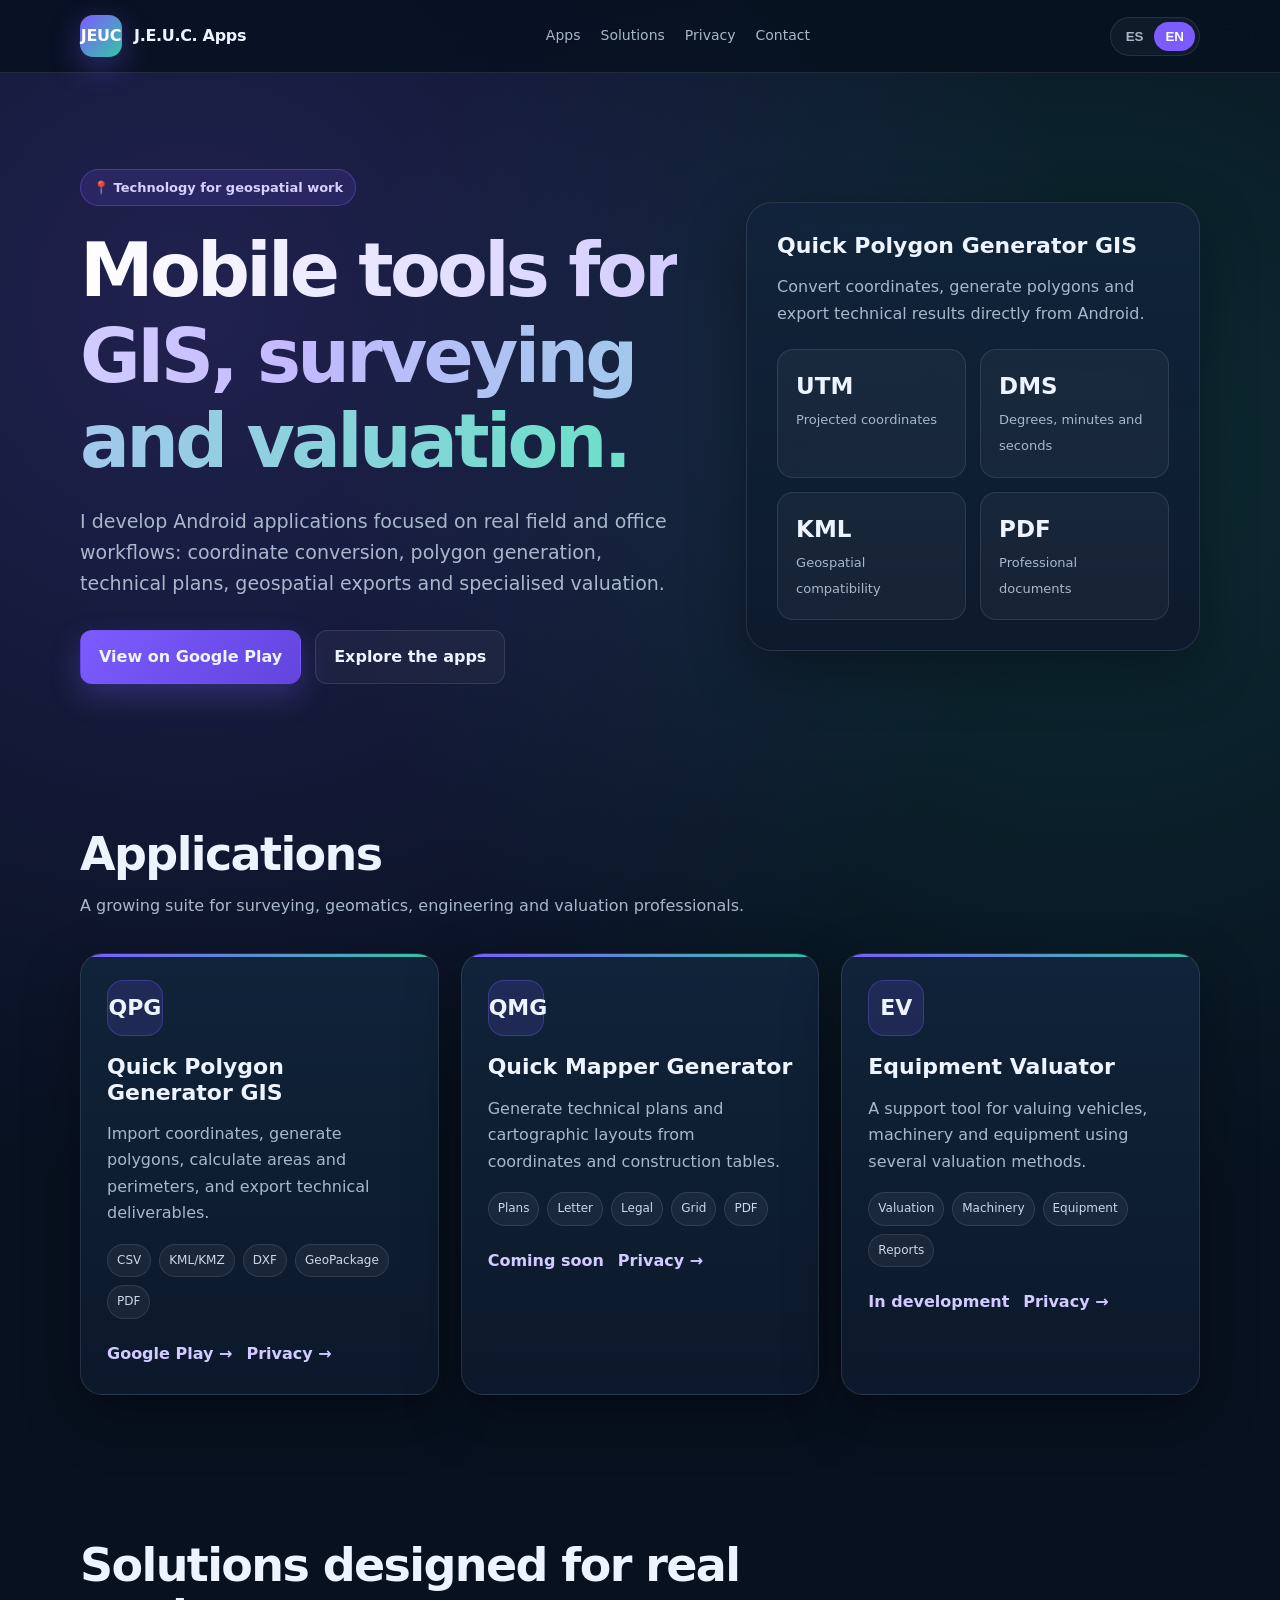
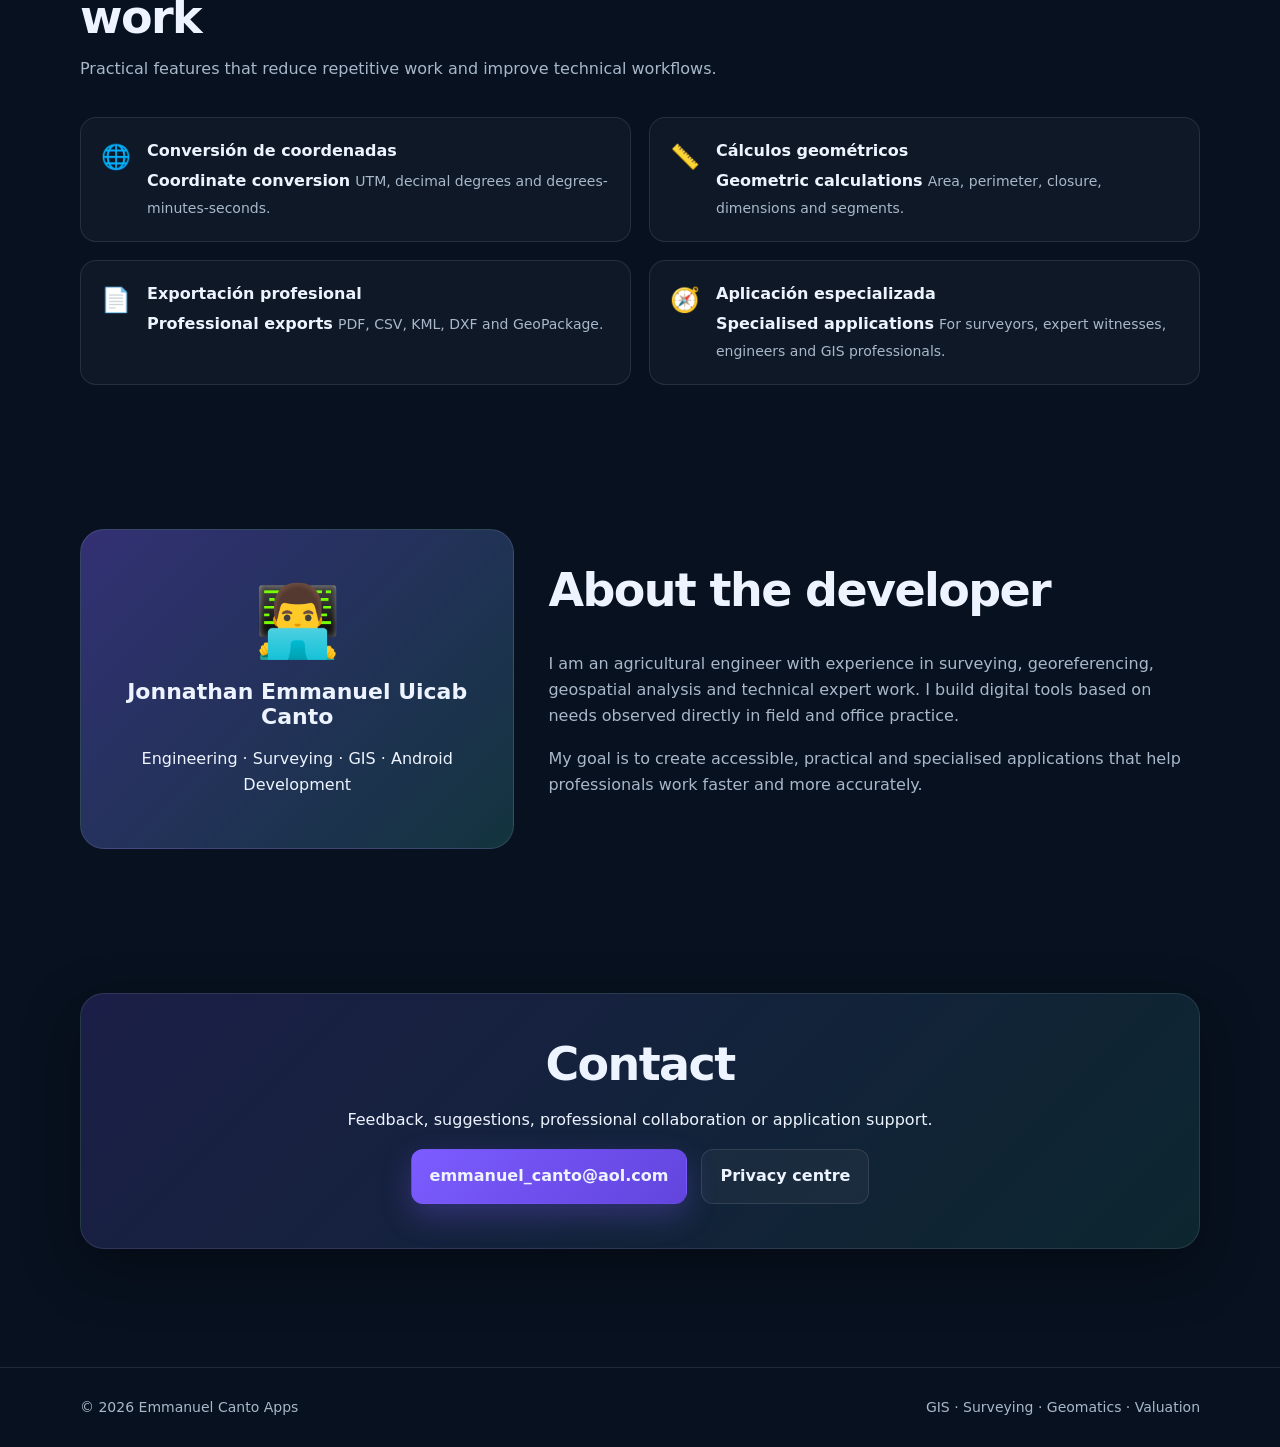
==== index.html @ ada60785 "Update index.html" ====
<!DOCTYPE html>
<html lang="es" data-title-es="J.E.U.C. Apps | GIS, Topografía y Valuación"
      data-title-en="J.E.U.C. Apps | GIS, Surveying and Valuation">
<head>
  <meta charset="UTF-8">
  <meta name="viewport" content="width=device-width, initial-scale=1.0">
  <meta name="description" content="Android applications for GIS, surveying, geomatics and valuation.">
  <title>J.E.U.C. Apps</title>
  <link rel="stylesheet" href="styles.css">
  <script src="script.js" defer></script>
</head>
<body class="lang-es">

<header class="site-header">
  <div class="container navbar">
    <a class="brand" href="index.html">
      <span class="brand-mark">JEUC</span>
      <span>J.E.U.C.  Apps</span>
    </a>

    <nav class="nav-links" aria-label="Main navigation">
      <a href="index.html#apps">
        <span data-lang="es">Aplicaciones</span><span data-lang="en">Apps</span>
      </a>
      <a href="index.html#solutions">
        <span data-lang="es">Soluciones</span><span data-lang="en">Solutions</span>
      </a>
      <a href="privacy.html">
        <span data-lang="es">Privacidad</span><span data-lang="en">Privacy</span>
      </a>
      <a href="index.html#contact">
        <span data-lang="es">Contacto</span><span data-lang="en">Contact</span>
      </a>
    </nav>

    <div class="language-switch" aria-label="Language selector">
      <button type="button" data-language-button="es" aria-pressed="false">ES</button>
      <button type="button" data-language-button="en" aria-pressed="false">EN</button>
    </div>
  </div>
</header>


<main>
  <section class="hero" id="home">
    <div class="container hero-grid">
      <div>
        <div class="eyebrow">
          <span data-lang="es">📍 Tecnología aplicada al trabajo geoespacial</span>
          <span data-lang="en">📍 Technology for geospatial work</span>
        </div>

        <h1>
          <span data-lang="es" class="gradient-text">Herramientas móviles para GIS, topografía y valuación.</span>
          <span data-lang="en" class="gradient-text">Mobile tools for GIS, surveying and valuation.</span>
        </h1>

        <p class="lead" data-lang="es">
          Desarrollo aplicaciones Android orientadas a resolver tareas reales de campo y gabinete:
          conversión de coordenadas, generación de polígonos, planos técnicos, exportación geoespacial
          y valuación especializada.
        </p>
        <p class="lead" data-lang="en">
          I develop Android applications focused on real field and office workflows:
          coordinate conversion, polygon generation, technical plans, geospatial exports
          and specialised valuation.
        </p>

        <div class="actions">
          <a class="btn btn-primary"
             href="https://play.google.com/store/apps/details?id=com.quickpolygongenerator.mobile"
             target="_blank" rel="noopener">
            <span data-lang="es">Ver en Google Play</span>
            <span data-lang="en">View on Google Play</span>
          </a>
          <a class="btn btn-secondary" href="#apps">
            <span data-lang="es">Conocer las aplicaciones</span>
            <span data-lang="en">Explore the apps</span>
          </a>
        </div>
      </div>

      <aside class="hero-card">
        <h3>Quick Polygon Generator GIS</h3>
        <p data-lang="es">
          Convierte coordenadas, genera polígonos y exporta resultados técnicos directamente desde Android.
        </p>
        <p data-lang="en">
          Convert coordinates, generate polygons and export technical results directly from Android.
        </p>

        <div class="stat-grid">
          <div class="stat"><strong>UTM</strong><span data-lang="es">Coordenadas proyectadas</span><span data-lang="en">Projected coordinates</span></div>
          <div class="stat"><strong>DMS</strong><span data-lang="es">Grados, minutos y segundos</span><span data-lang="en">Degrees, minutes and seconds</span></div>
          <div class="stat"><strong>KML</strong><span data-lang="es">Compatibilidad geoespacial</span><span data-lang="en">Geospatial compatibility</span></div>
          <div class="stat"><strong>PDF</strong><span data-lang="es">Documentos profesionales</span><span data-lang="en">Professional documents</span></div>
        </div>
      </aside>
    </div>
  </section>

  <section id="apps">
    <div class="container">
      <div class="section-head">
        <h2 data-lang="es">Aplicaciones</h2>
        <h2 data-lang="en">Applications</h2>
        <p data-lang="es">Una suite en crecimiento para profesionales de la topografía, geomática, ingeniería y valuación.</p>
        <p data-lang="en">A growing suite for surveying, geomatics, engineering and valuation professionals.</p>
      </div>

      <div class="cards">
        <article class="card">
          <div class="app-icon">QPG</div>
          <h3>Quick Polygon Generator GIS</h3>
          <p data-lang="es">
            Importa coordenadas, genera polígonos, calcula áreas y perímetros y exporta productos técnicos.
          </p>
          <p data-lang="en">
            Import coordinates, generate polygons, calculate areas and perimeters, and export technical deliverables.
          </p>
          <div class="tags">
            <span class="tag">CSV</span><span class="tag">KML/KMZ</span>
            <span class="tag">DXF</span><span class="tag">GeoPackage</span><span class="tag">PDF</span>
          </div>
          <div class="link-row">
            <a class="text-link"
               href="https://play.google.com/store/apps/details?id=com.quickpolygongenerator.mobile"
               target="_blank" rel="noopener">
              <span data-lang="es">Google Play →</span><span data-lang="en">Google Play →</span>
            </a>
            <a class="text-link" href="privacy-quick-polygon-generator.html">
              <span data-lang="es">Privacidad →</span><span data-lang="en">Privacy →</span>
            </a>
          </div>
        </article>

        <article class="card">
          <div class="app-icon">QMG</div>
          <h3>Quick Mapper Generator</h3>
          <p data-lang="es">
            Genera planos técnicos y presentaciones cartográficas a partir de coordenadas y cuadros de construcción.
          </p>
          <p data-lang="en">
            Generate technical plans and cartographic layouts from coordinates and construction tables.
          </p>
          <div class="tags">
            <span class="tag">Plans</span><span class="tag">Letter</span>
            <span class="tag">Legal</span><span class="tag">Grid</span><span class="tag">PDF</span>
          </div>
          <div class="link-row">
            <span class="text-link"><span data-lang="es">Próximamente</span><span data-lang="en">Coming soon</span></span>
            <a class="text-link" href="privacy-quick-mapper-generator.html">
              <span data-lang="es">Privacidad →</span><span data-lang="en">Privacy →</span>
            </a>
          </div>
        </article>

        <article class="card">
          <div class="app-icon">EV</div>
          <h3>Equipment Valuator</h3>
          <p data-lang="es">
            Herramienta de apoyo para la valuación de vehículos, maquinaria y equipo mediante distintos métodos.
          </p>
          <p data-lang="en">
            A support tool for valuing vehicles, machinery and equipment using several valuation methods.
          </p>
          <div class="tags">
            <span class="tag">Valuation</span><span class="tag">Machinery</span>
            <span class="tag">Equipment</span><span class="tag">Reports</span>
          </div>
          <div class="link-row">
            <span class="text-link"><span data-lang="es">En desarrollo</span><span data-lang="en">In development</span></span>
            <a class="text-link" href="privacy-equipment-valuator.html">
              <span data-lang="es">Privacidad →</span><span data-lang="en">Privacy →</span>
            </a>
          </div>
        </article>
      </div>
    </div>
  </section>

  <section id="solutions">
    <div class="container">
      <div class="section-head">
        <h2 data-lang="es">Soluciones pensadas para el trabajo real</h2>
        <h2 data-lang="en">Solutions designed for real work</h2>
        <p data-lang="es">Funciones prácticas para reducir tareas repetitivas y mejorar el flujo técnico.</p>
        <p data-lang="en">Practical features that reduce repetitive work and improve technical workflows.</p>
      </div>

      <div class="features">
        <div class="feature">
          <div class="feature-icon">🌐</div>
          <div>
            <strong data-lang="es">Conversión de coordenadas</strong>
            <strong data-lang="en">Coordinate conversion</strong>
            <span data-lang="es">UTM, decimales y grados-minutos-segundos.</span>
            <span data-lang="en">UTM, decimal degrees and degrees-minutes-seconds.</span>
          </div>
        </div>

        <div class="feature">
          <div class="feature-icon">📏</div>
          <div>
            <strong data-lang="es">Cálculos geométricos</strong>
            <strong data-lang="en">Geometric calculations</strong>
            <span data-lang="es">Área, perímetro, cierre, dimensiones y segmentos.</span>
            <span data-lang="en">Area, perimeter, closure, dimensions and segments.</span>
          </div>
        </div>

        <div class="feature">
          <div class="feature-icon">📄</div>
          <div>
            <strong data-lang="es">Exportación profesional</strong>
            <strong data-lang="en">Professional exports</strong>
            <span data-lang="es">PDF, CSV, KML, DXF y GeoPackage.</span>
            <span data-lang="en">PDF, CSV, KML, DXF and GeoPackage.</span>
          </div>
        </div>

        <div class="feature">
          <div class="feature-icon">🧭</div>
          <div>
            <strong data-lang="es">Aplicación especializada</strong>
            <strong data-lang="en">Specialised applications</strong>
            <span data-lang="es">Para topógrafos, peritos, ingenieros y especialistas GIS.</span>
            <span data-lang="en">For surveyors, expert witnesses, engineers and GIS professionals.</span>
          </div>
        </div>
      </div>
    </div>
  </section>

  <section id="about">
    <div class="container about-grid">
      <div class="profile-panel">
        <div>
          <div class="profile-icon">👨‍💻</div>
          <h3>Jonnathan Emmanuel Uicab Canto</h3>
          <p data-lang="es">Ingeniería · Topografía · GIS · Desarrollo Android</p>
          <p data-lang="en">Engineering · Surveying · GIS · Android Development</p>
        </div>
      </div>

      <div class="about-copy">
        <div class="section-head">
          <h2 data-lang="es">Sobre el desarrollador</h2>
          <h2 data-lang="en">About the developer</h2>
        </div>
        <p data-lang="es">
          Soy ingeniero agrónomo con experiencia en topografía, georreferenciación,
          análisis geoespacial y peritajes técnicos. Desarrollo herramientas digitales
          a partir de necesidades observadas directamente en el trabajo de campo y gabinete.
        </p>
        <p data-lang="en">
          I am an agricultural engineer with experience in surveying, georeferencing,
          geospatial analysis and technical expert work. I build digital tools based on
          needs observed directly in field and office practice.
        </p>
        <p data-lang="es">
          Mi objetivo es crear aplicaciones accesibles, prácticas y especializadas que ayuden
          a otros profesionales a trabajar con mayor rapidez y precisión.
        </p>
        <p data-lang="en">
          My goal is to create accessible, practical and specialised applications that help
          professionals work faster and more accurately.
        </p>
      </div>
    </div>
  </section>

  <section id="contact">
    <div class="container">
      <div class="contact-box">
        <h2 data-lang="es">Contacto</h2>
        <h2 data-lang="en">Contact</h2>
        <p data-lang="es">Comentarios, sugerencias, colaboración profesional o soporte de las aplicaciones.</p>
        <p data-lang="en">Feedback, suggestions, professional collaboration or application support.</p>
        <div class="actions" style="justify-content:center">
          <a class="btn btn-primary" href="mailto:emmanuel_canto@aol.com">emmanuel_canto@aol.com</a>
          <a class="btn btn-secondary" href="privacy.html">
            <span data-lang="es">Centro de privacidad</span>
            <span data-lang="en">Privacy centre</span>
          </a>
        </div>
      </div>
    </div>
  </section>
</main>


<footer>
  <div class="container footer-row">
    <span>
      <span data-lang="es">© 2026 Emmanuel Canto Apps</span>
      <span data-lang="en">© 2026 Emmanuel Canto Apps</span>
    </span>
    <span>
      <span data-lang="es">GIS · Topografía · Geomática · Valuación</span>
      <span data-lang="en">GIS · Surveying · Geomatics · Valuation</span>
    </span>
  </div>
</footer>

</body>
</html>
---- styles.css ----
:root {
  --bg: #07111f;
  --surface: #0d1a2c;
  --surface-2: #11243b;
  --text: #edf4ff;
  --muted: #a8b8ca;
  --primary: #7c5cff;
  --primary-2: #33c6a6;
  --border: rgba(255,255,255,.10);
  --shadow: 0 20px 55px rgba(0,0,0,.34);
  --max: 1120px;
}

* { box-sizing: border-box; }

html { scroll-behavior: smooth; }

body {
  margin: 0;
  font-family: Inter, system-ui, -apple-system, BlinkMacSystemFont, "Segoe UI", sans-serif;
  color: var(--text);
  background:
    radial-gradient(circle at 15% 10%, rgba(124,92,255,.22), transparent 30%),
    radial-gradient(circle at 85% 15%, rgba(51,198,166,.15), transparent 27%),
    var(--bg);
  line-height: 1.65;
}

a { color: inherit; text-decoration: none; }

button, a { -webkit-tap-highlight-color: transparent; }

.container {
  width: min(var(--max), calc(100% - 32px));
  margin: 0 auto;
}

.site-header {
  position: sticky;
  top: 0;
  z-index: 50;
  border-bottom: 1px solid var(--border);
  background: rgba(7,17,31,.82);
  backdrop-filter: blur(16px);
}

.navbar {
  min-height: 72px;
  display: flex;
  align-items: center;
  justify-content: space-between;
  gap: 24px;
}

.brand {
  display: inline-flex;
  align-items: center;
  gap: 12px;
  font-weight: 800;
  letter-spacing: -.02em;
}

.brand-mark {
  width: 42px;
  height: 42px;
  display: grid;
  place-items: center;
  border-radius: 13px;
  background: linear-gradient(135deg, var(--primary), var(--primary-2));
  box-shadow: 0 10px 30px rgba(124,92,255,.35);
  color: white;
}

.nav-links {
  display: flex;
  align-items: center;
  gap: 20px;
  color: var(--muted);
  font-size: 14px;
}

.nav-links a:hover { color: var(--text); }

.language-switch {
  display: inline-flex;
  align-items: center;
  padding: 4px;
  border: 1px solid var(--border);
  border-radius: 999px;
  background: rgba(255,255,255,.04);
}

.language-switch button {
  border: 0;
  background: transparent;
  color: var(--muted);
  padding: 7px 11px;
  border-radius: 999px;
  cursor: pointer;
  font-weight: 700;
}

.language-switch button.active {
  background: var(--primary);
  color: white;
}

.hero {
  padding: 96px 0 72px;
}

.hero-grid {
  display: grid;
  grid-template-columns: 1.15fr .85fr;
  gap: 52px;
  align-items: center;
}

.eyebrow {
  display: inline-flex;
  align-items: center;
  gap: 8px;
  padding: 7px 12px;
  border-radius: 999px;
  border: 1px solid rgba(124,92,255,.38);
  background: rgba(124,92,255,.14);
  color: #d8d0ff;
  font-size: 13px;
  font-weight: 800;
  margin-bottom: 22px;
}

h1, h2, h3 { line-height: 1.15; }

h1 {
  font-size: clamp(42px, 7vw, 74px);
  letter-spacing: -.05em;
  margin: 0 0 22px;
}

h2 {
  font-size: clamp(30px, 4vw, 46px);
  letter-spacing: -.035em;
  margin: 0 0 12px;
}

h3 {
  margin: 0 0 10px;
  font-size: 22px;
}

.gradient-text {
  background: linear-gradient(90deg, #fff, #c2b9ff 48%, #6ce0ca);
  -webkit-background-clip: text;
  background-clip: text;
  color: transparent;
}

.lead {
  color: var(--muted);
  font-size: 19px;
  margin: 0 0 30px;
  max-width: 760px;
}

.actions {
  display: flex;
  gap: 14px;
  flex-wrap: wrap;
}

.btn {
  display: inline-flex;
  align-items: center;
  justify-content: center;
  gap: 10px;
  padding: 13px 18px;
  border-radius: 12px;
  border: 1px solid var(--border);
  font-weight: 800;
  transition: transform .2s ease, border-color .2s ease;
}

.btn:hover {
  transform: translateY(-2px);
  border-color: rgba(255,255,255,.22);
}

.btn-primary {
  border-color: transparent;
  background: linear-gradient(135deg, var(--primary), #6244dd);
  box-shadow: 0 12px 30px rgba(124,92,255,.28);
}

.btn-secondary {
  background: rgba(255,255,255,.04);
}

.hero-card,
.card,
.policy-card,
.contact-box,
.info-panel {
  border: 1px solid var(--border);
  background: linear-gradient(180deg, rgba(17,36,59,.95), rgba(13,26,44,.9));
  box-shadow: var(--shadow);
}

.hero-card {
  padding: 30px;
  border-radius: 26px;
}

.hero-card p,
.card p,
.policy-card p,
.policy-card li,
.info-panel p {
  color: var(--muted);
}

.stat-grid {
  display: grid;
  grid-template-columns: repeat(2, 1fr);
  gap: 14px;
  margin-top: 22px;
}

.stat {
  padding: 18px;
  border-radius: 16px;
  border: 1px solid var(--border);
  background: rgba(255,255,255,.04);
}

.stat strong {
  display: block;
  font-size: 23px;
}

.stat span {
  color: var(--muted);
  font-size: 13px;
}

section {
  padding: 72px 0;
}

.section-head {
  max-width: 780px;
  margin-bottom: 34px;
}

.section-head p {
  margin: 0;
  color: var(--muted);
}

.cards {
  display: grid;
  grid-template-columns: repeat(3, 1fr);
  gap: 22px;
}

.card {
  position: relative;
  overflow: hidden;
  border-radius: 22px;
  padding: 26px;
}

.card::before {
  content: "";
  position: absolute;
  inset: 0 0 auto 0;
  height: 3px;
  background: linear-gradient(90deg, var(--primary), var(--primary-2));
}

.app-icon {
  width: 56px;
  height: 56px;
  display: grid;
  place-items: center;
  border-radius: 16px;
  margin-bottom: 18px;
  font-size: 22px;
  font-weight: 900;
  background: rgba(124,92,255,.15);
  border: 1px solid rgba(124,92,255,.32);
}

.tags {
  display: flex;
  flex-wrap: wrap;
  gap: 8px;
  margin: 17px 0 22px;
}

.tag {
  border: 1px solid var(--border);
  background: rgba(255,255,255,.05);
  color: #cbd8e7;
  padding: 6px 9px;
  border-radius: 999px;
  font-size: 12px;
}

.link-row {
  display: flex;
  flex-wrap: wrap;
  gap: 14px;
}

.text-link {
  color: #d3cbff;
  font-weight: 800;
}

.features {
  display: grid;
  grid-template-columns: repeat(2, 1fr);
  gap: 18px;
}

.feature {
  display: flex;
  gap: 16px;
  padding: 20px;
  border-radius: 16px;
  border: 1px solid var(--border);
  background: rgba(255,255,255,.03);
}

.feature-icon { font-size: 24px; }

.feature strong {
  display: block;
  margin-bottom: 4px;
}

.feature span { color: var(--muted); font-size: 14px; }

.about-grid {
  display: grid;
  grid-template-columns: .8fr 1.2fr;
  gap: 34px;
  align-items: center;
}

.profile-panel {
  min-height: 320px;
  display: grid;
  place-items: center;
  text-align: center;
  padding: 30px;
  border: 1px solid var(--border);
  border-radius: 24px;
  background:
    linear-gradient(135deg, rgba(124,92,255,.34), rgba(51,198,166,.15)),
    var(--surface);
}

.profile-panel .profile-icon { font-size: 70px; }

.about-copy p { color: var(--muted); }

.contact-box {
  text-align: center;
  padding: 44px 24px;
  border-radius: 24px;
  background: linear-gradient(135deg, rgba(124,92,255,.18), rgba(51,198,166,.12));
}

.privacy-hero {
  padding: 76px 0 34px;
}

.privacy-grid {
  display: grid;
  gap: 20px;
}

.policy-card {
  border-radius: 20px;
  padding: 28px;
}

.policy-card h2 {
  font-size: 26px;
  margin-top: 0;
}

.policy-card h3 {
  font-size: 19px;
  margin-top: 26px;
}

.policy-card ul {
  padding-left: 22px;
}

.policy-meta {
  color: var(--muted);
  font-size: 14px;
}

.notice {
  border-left: 4px solid var(--primary-2);
  background: rgba(51,198,166,.09);
  border-radius: 12px;
  padding: 16px 18px;
  color: #cfece5;
}

.policy-index {
  display: grid;
  grid-template-columns: repeat(3, 1fr);
  gap: 18px;
}

.policy-index .card { min-height: 230px; }

.info-panel {
  padding: 24px;
  border-radius: 18px;
}

footer {
  margin-top: 46px;
  padding: 28px 0;
  border-top: 1px solid var(--border);
  color: var(--muted);
  font-size: 14px;
}

.footer-row {
  display: flex;
  justify-content: space-between;
  gap: 20px;
  flex-wrap: wrap;
}

[data-lang] { display: none; }

body.lang-es [data-lang="es"],
body.lang-en [data-lang="en"] {
  display: revert;
}

span[data-lang] { display: none; }

body.lang-es span[data-lang="es"],
body.lang-en span[data-lang="en"] {
  display: inline;
}

@media (max-width: 940px) {
  .hero-grid,
  .about-grid {
    grid-template-columns: 1fr;
  }

  .cards,
  .policy-index {
    grid-template-columns: 1fr;
  }

  .nav-links {
    display: none;
  }
}

@media (max-width: 700px) {
  .features,
  .stat-grid {
    grid-template-columns: 1fr;
  }

  .hero {
    padding-top: 62px;
  }

  h1 {
    font-size: 44px;
  }

  .navbar {
    gap: 12px;
  }

  .brand span:last-child {
    display: none;
  }

  .policy-card {
    padding: 22px;
  }
}
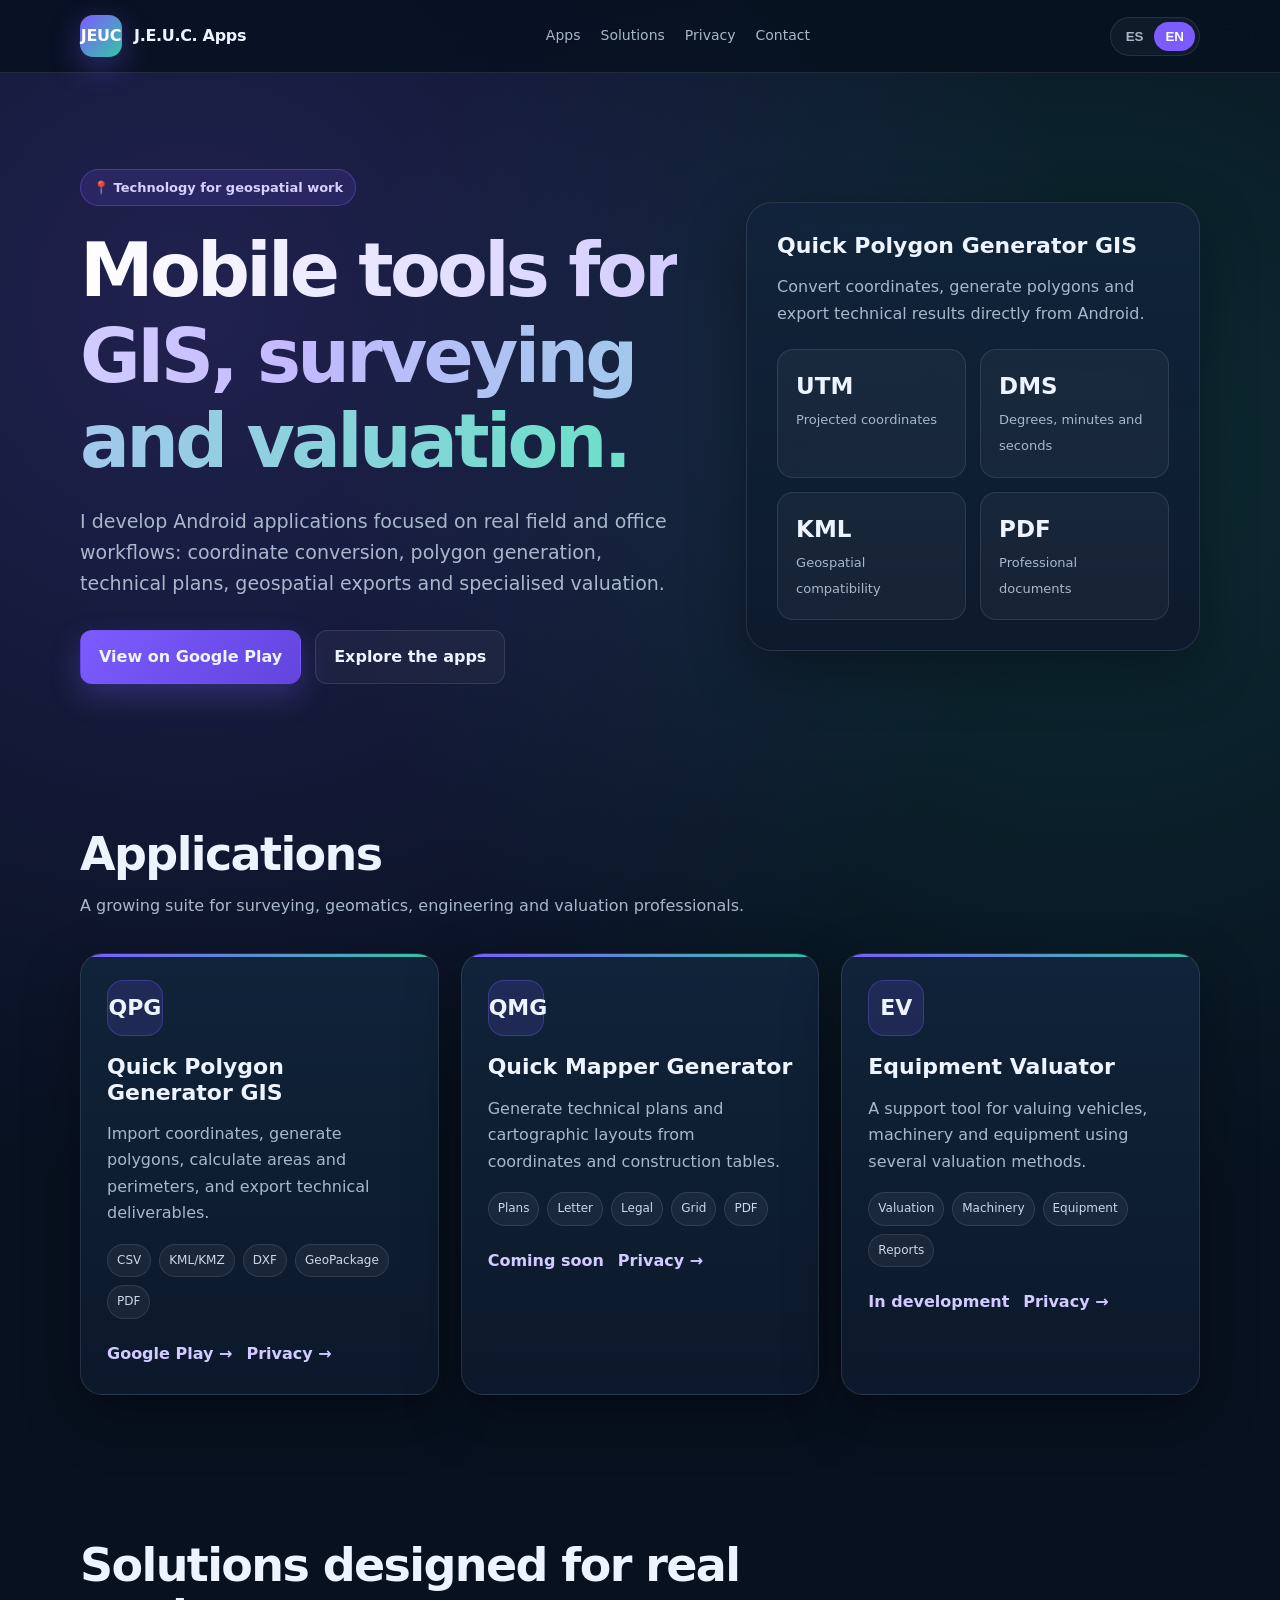
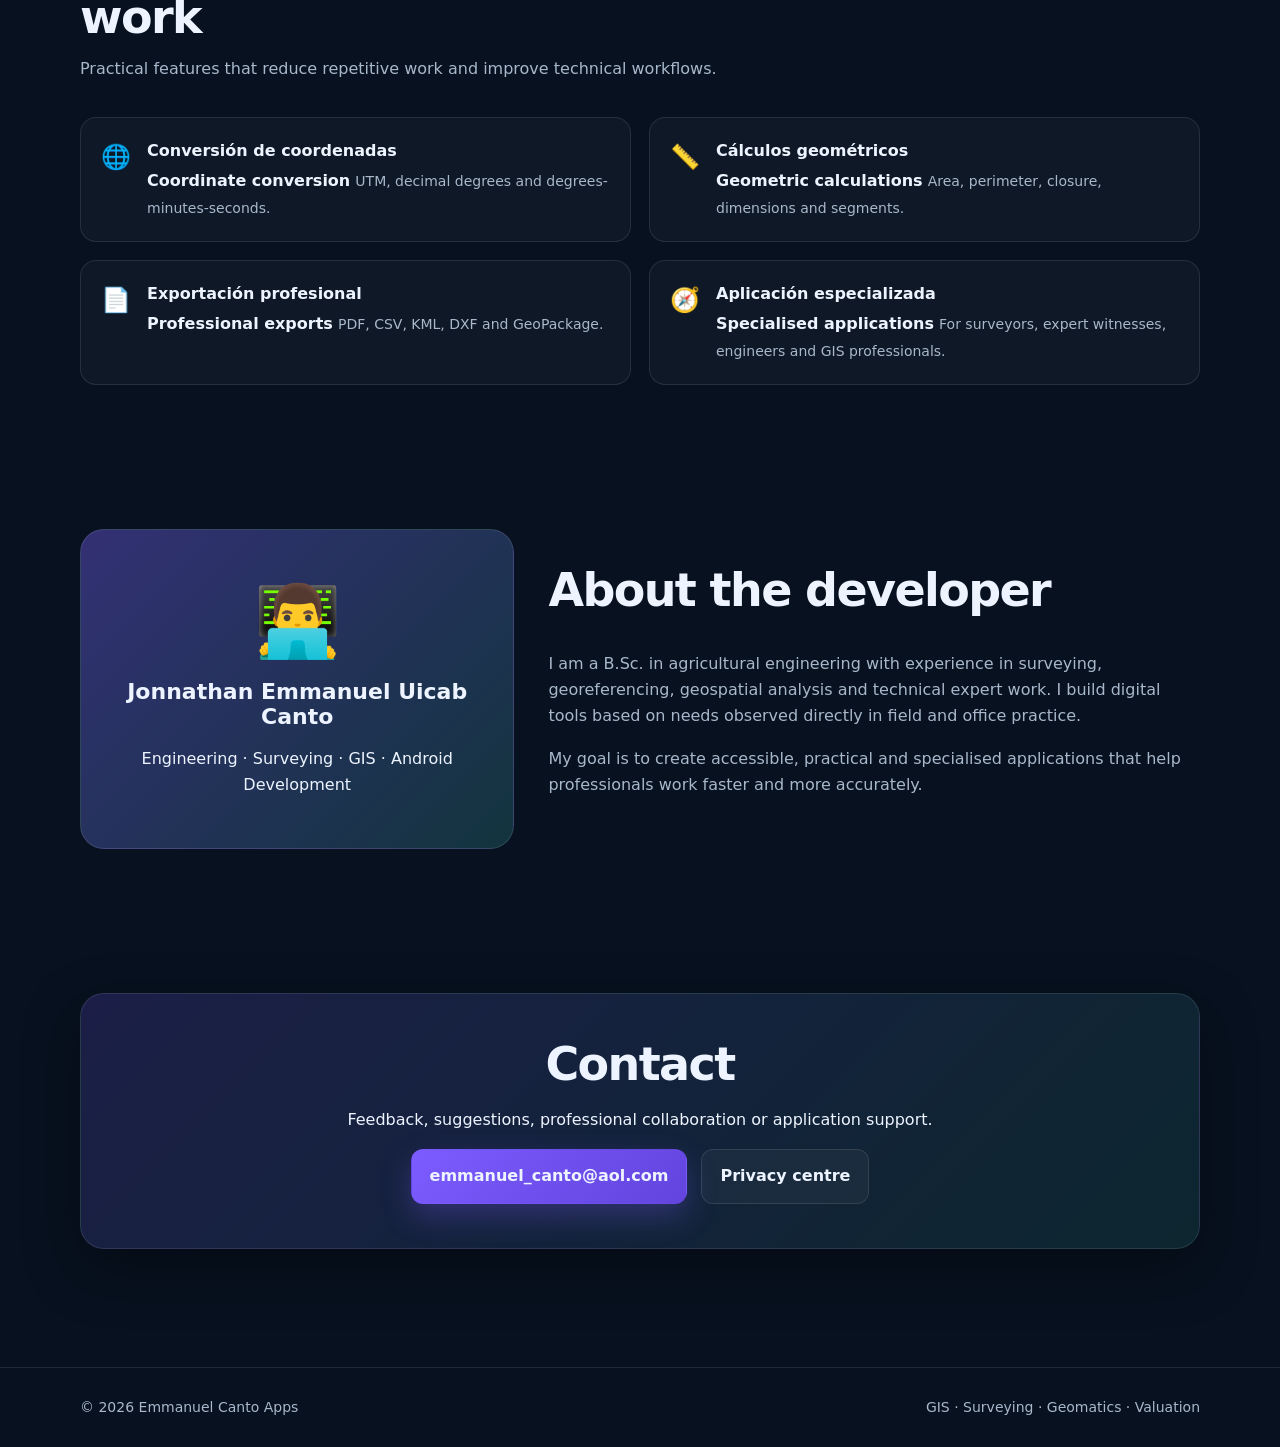
==== commit 9577e6b4: "Update index.html" ====
--- a/index.html
+++ b/index.html
@@ -254,7 +254,7 @@
           a partir de necesidades observadas directamente en el trabajo de campo y gabinete.
         </p>
         <p data-lang="en">
-          I am an agricultural engineer with experience in surveying, georeferencing,
+          I am a B.Sc. in agricultural engineering with experience in surveying, georeferencing,
           geospatial analysis and technical expert work. I build digital tools based on
           needs observed directly in field and office practice.
         </p>
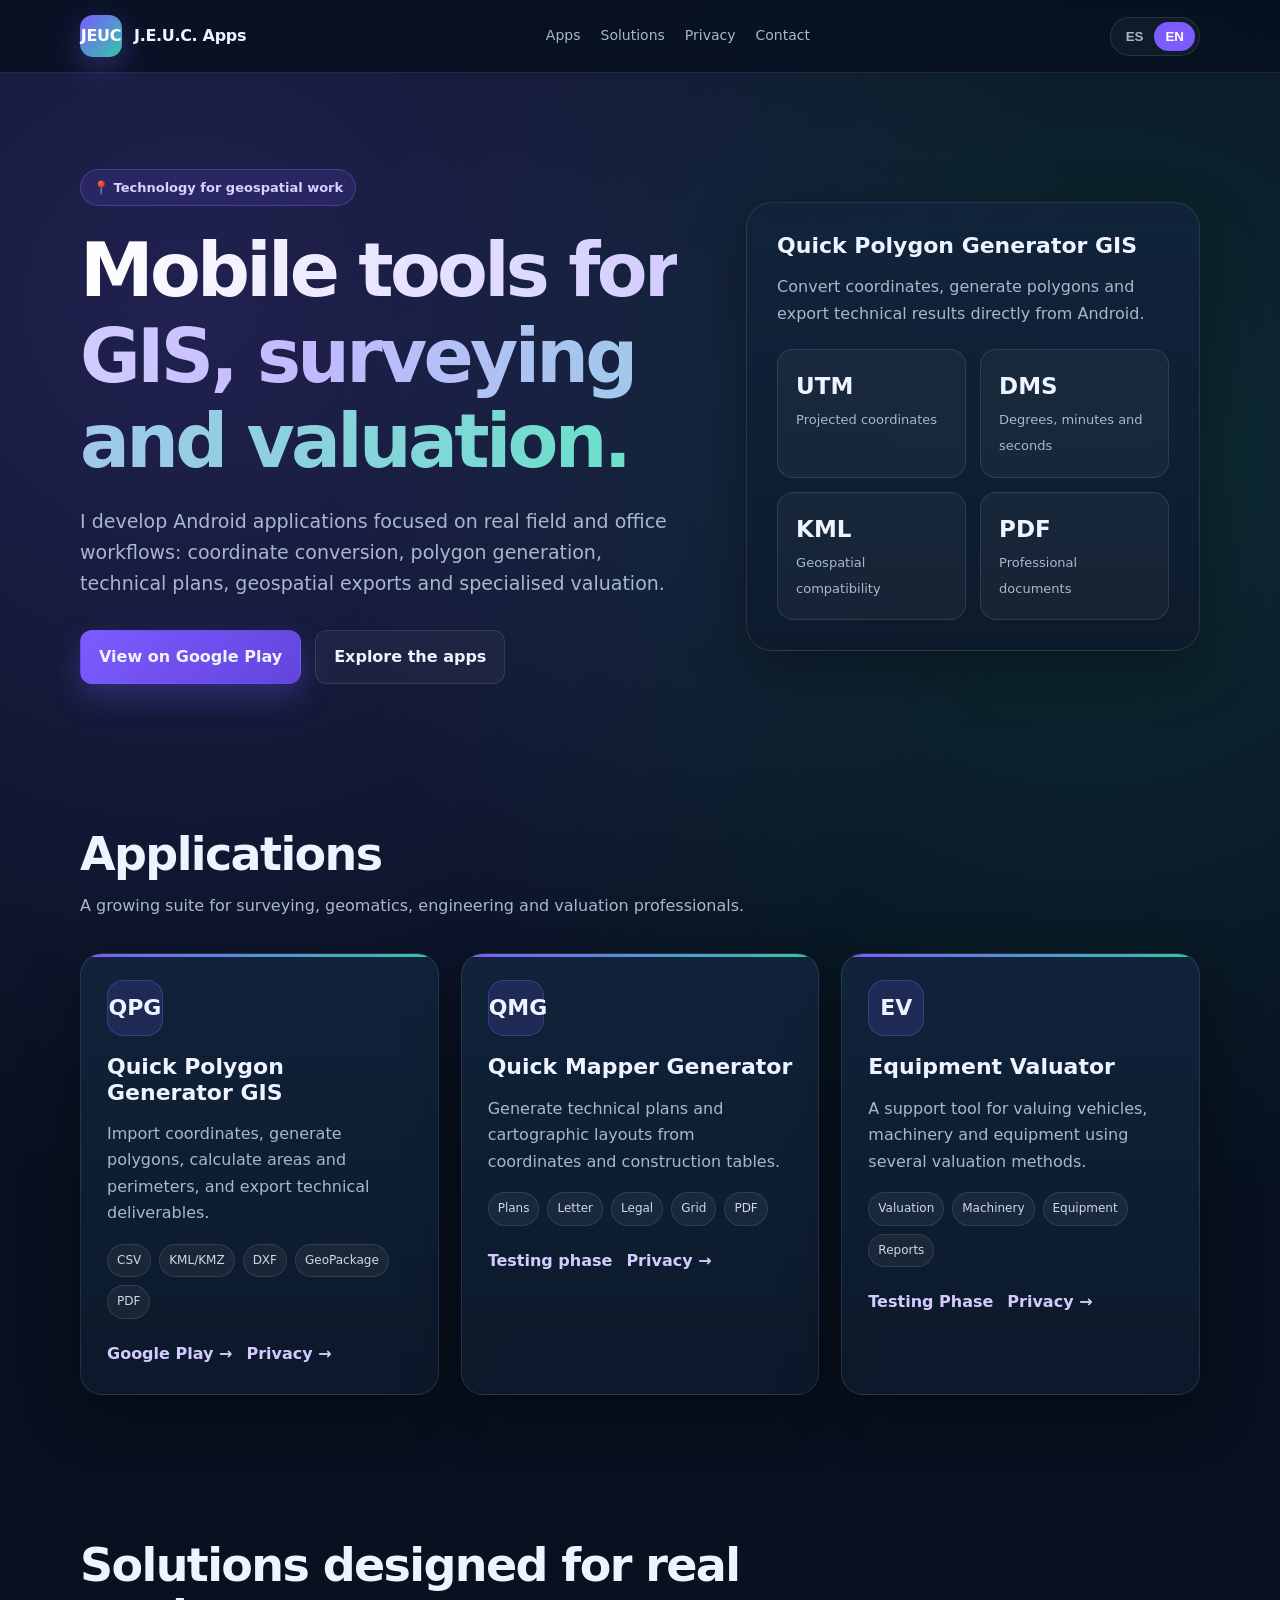
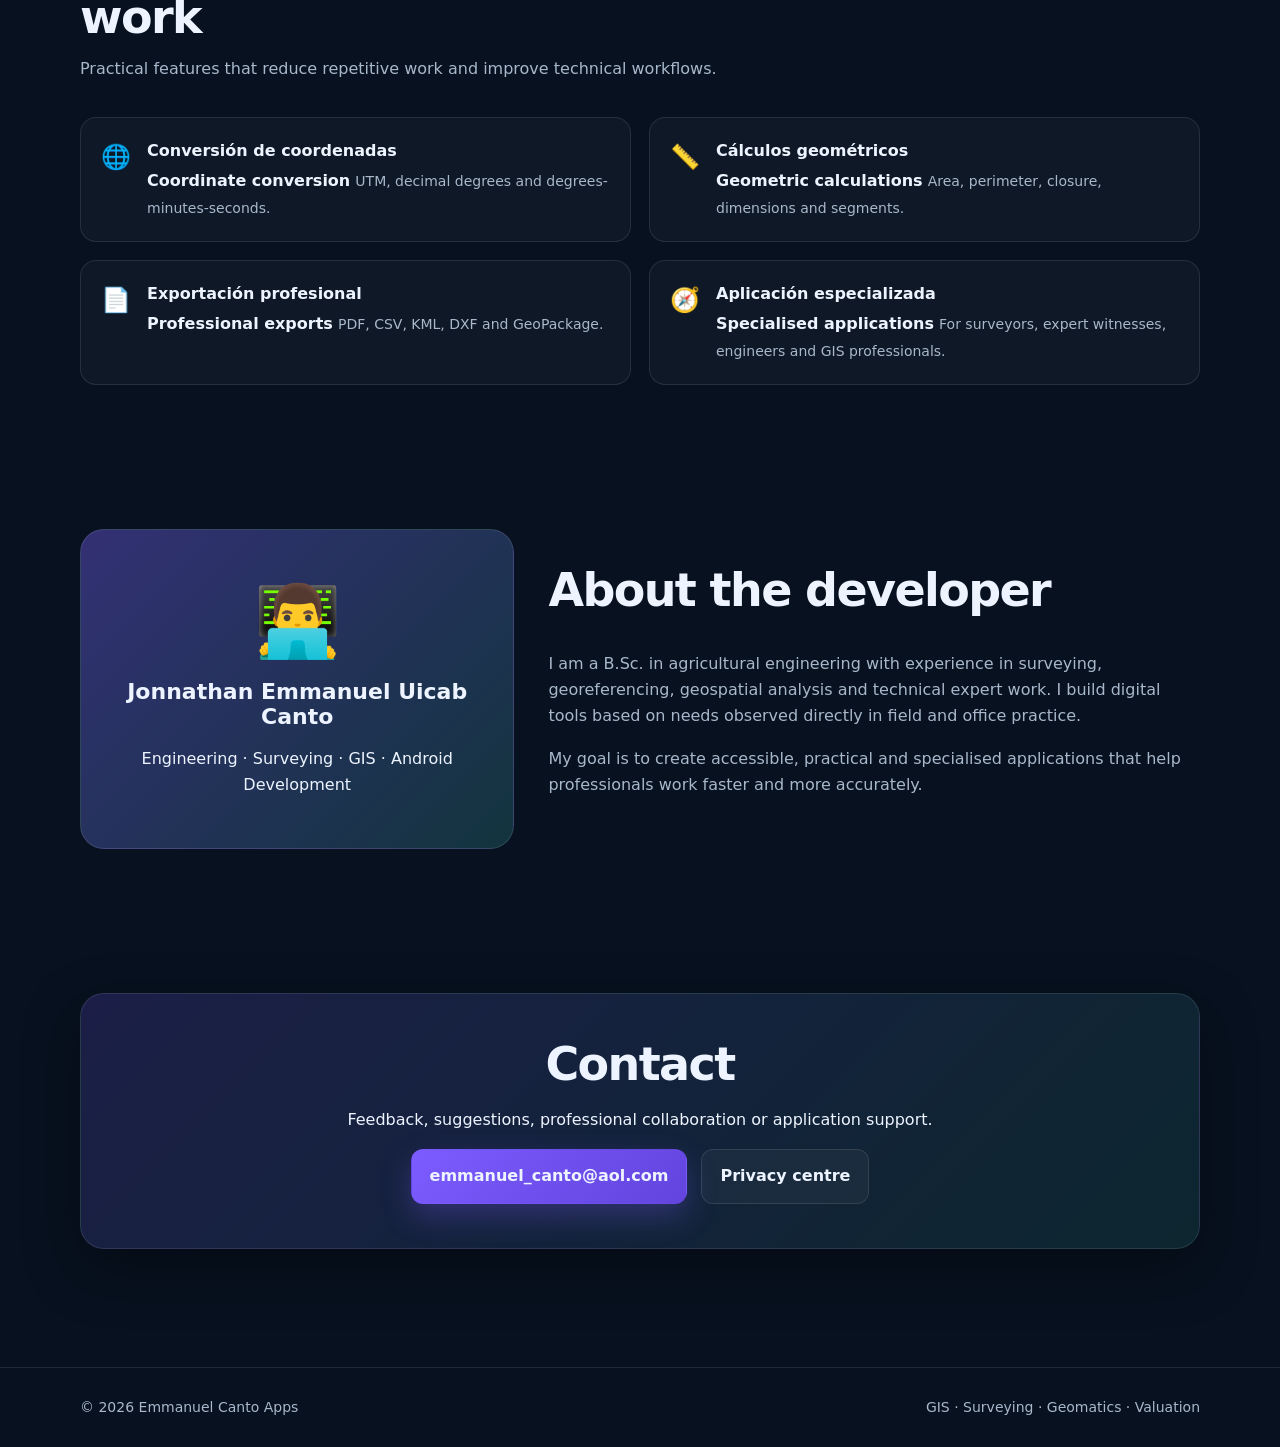
==== commit 6266c1be: "Update index.html" ====
--- a/index.html
+++ b/index.html
@@ -148,7 +148,7 @@
             <span class="tag">Legal</span><span class="tag">Grid</span><span class="tag">PDF</span>
           </div>
           <div class="link-row">
-            <span class="text-link"><span data-lang="es">Próximamente</span><span data-lang="en">Coming soon</span></span>
+            <span class="text-link"><span data-lang="es">Etapa de pruebas</span><span data-lang="en">Testing phase</span></span>
             <a class="text-link" href="privacy-quick-mapper-generator.html">
               <span data-lang="es">Privacidad →</span><span data-lang="en">Privacy →</span>
             </a>
@@ -169,7 +169,7 @@
             <span class="tag">Equipment</span><span class="tag">Reports</span>
           </div>
           <div class="link-row">
-            <span class="text-link"><span data-lang="es">En desarrollo</span><span data-lang="en">In development</span></span>
+            <span class="text-link"><span data-lang="es">Etapa de pruebas</span><span data-lang="en">Testing Phase</span></span>
             <a class="text-link" href="privacy-equipment-valuator.html">
               <span data-lang="es">Privacidad →</span><span data-lang="en">Privacy →</span>
             </a>
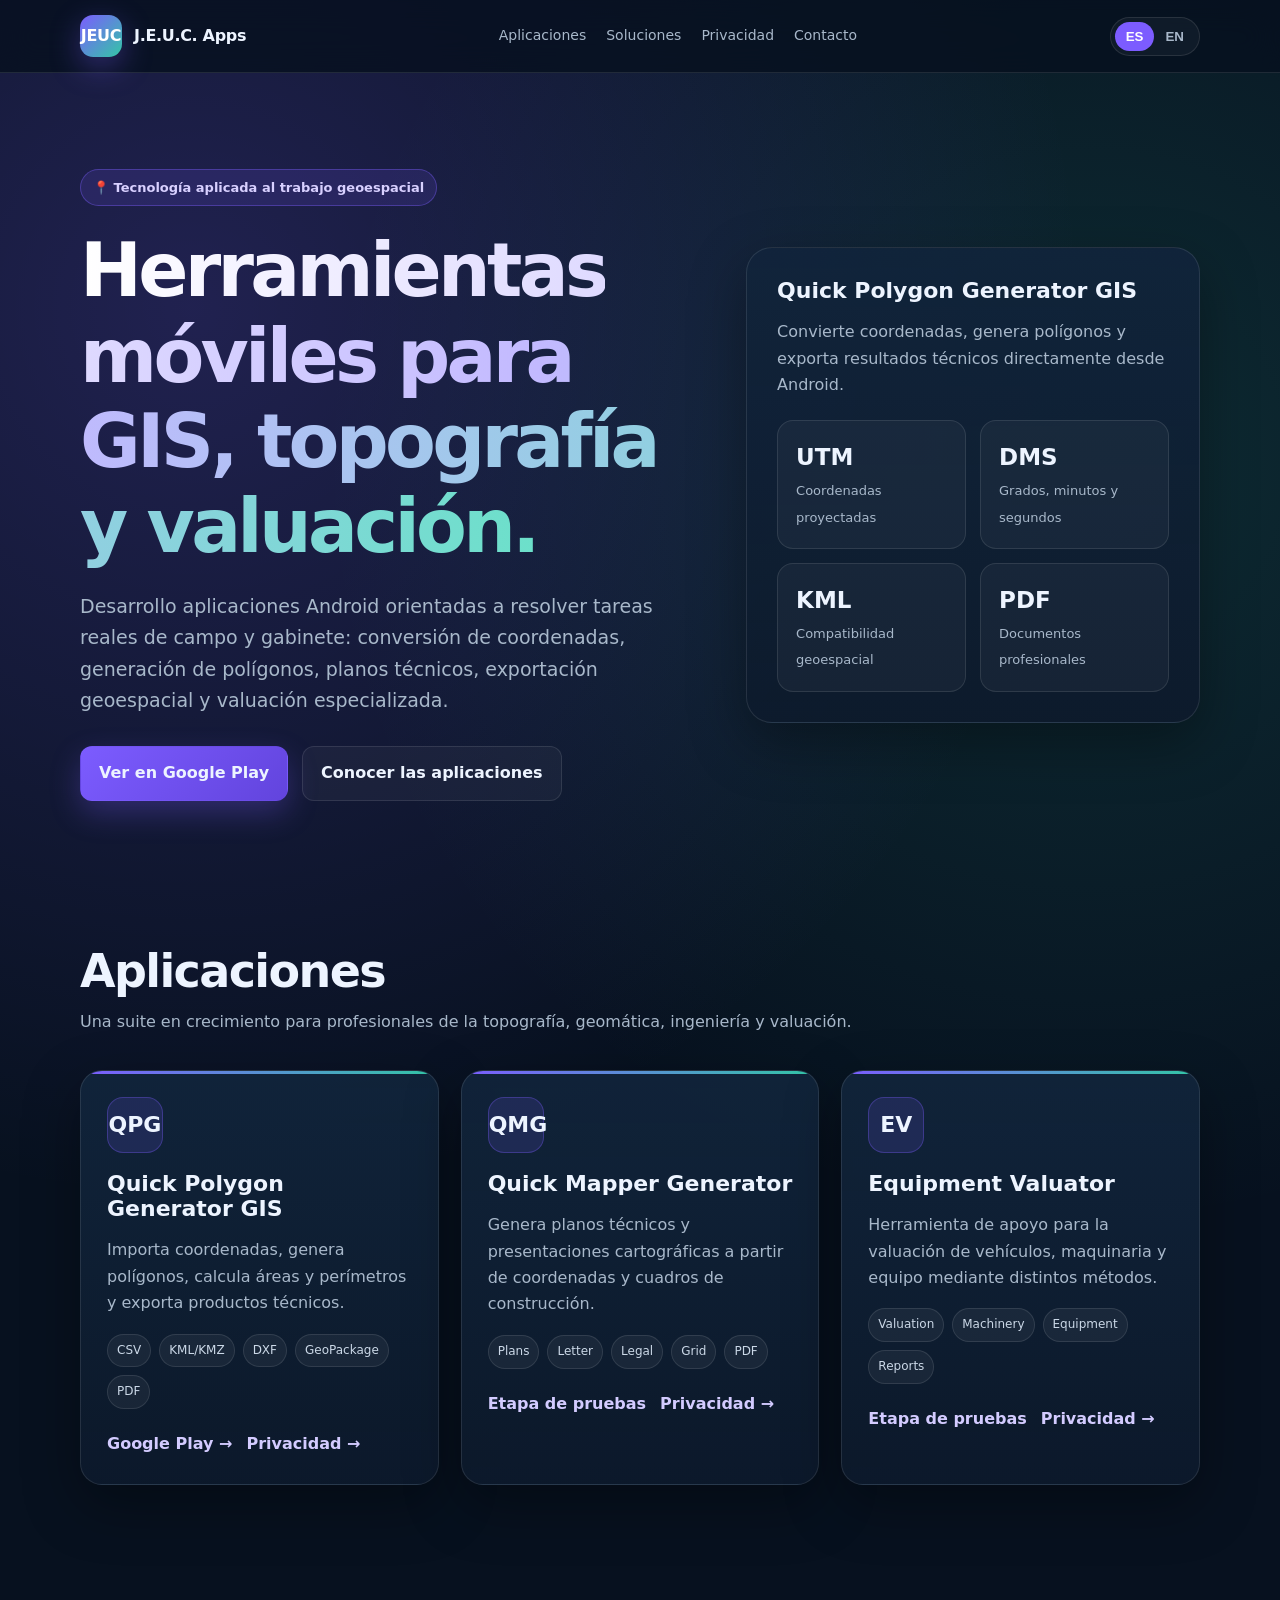
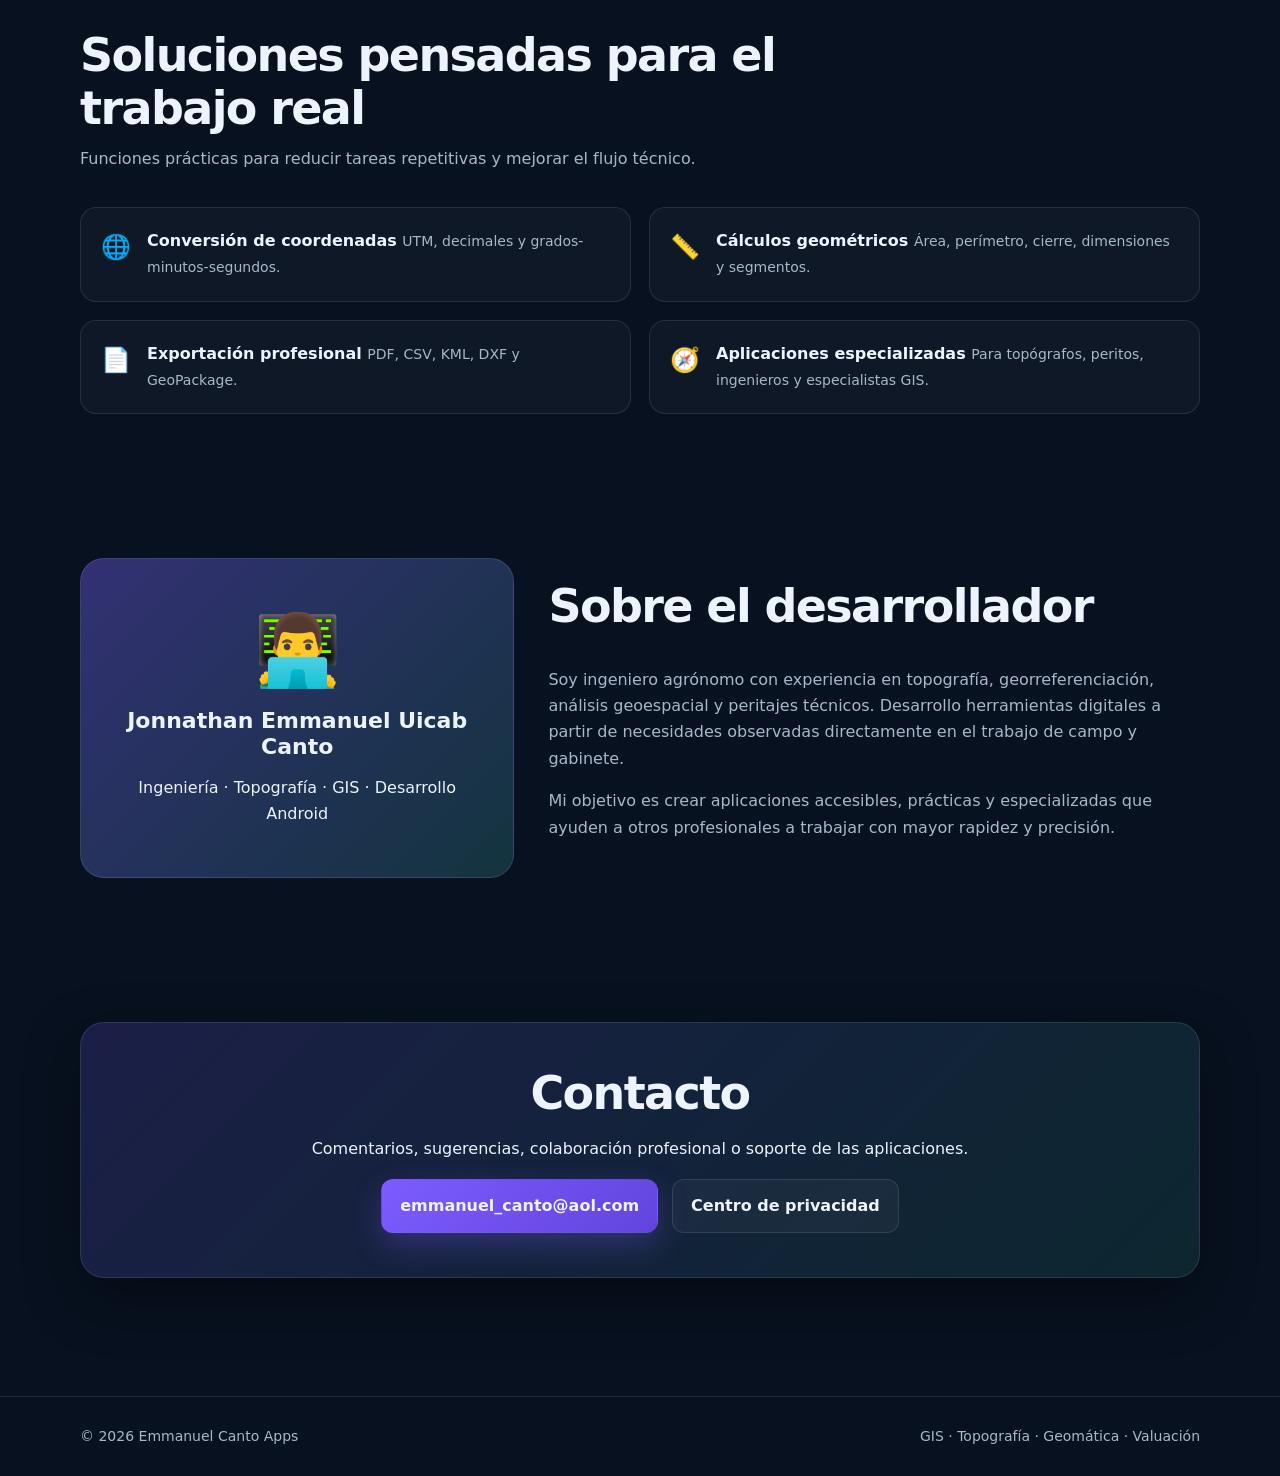
==== commit 7f4d0299: "Update index.html" ====
--- a/index.html
+++ b/index.html
@@ -1,307 +1,897 @@
 <!DOCTYPE html>
-<html lang="es" data-title-es="J.E.U.C. Apps | GIS, Topografía y Valuación"
+<html lang="es"
+      data-title-es="J.E.U.C. Apps | GIS, Topografía y Valuación"
       data-title-en="J.E.U.C. Apps | GIS, Surveying and Valuation">
+
 <head>
   <meta charset="UTF-8">
-  <meta name="viewport" content="width=device-width, initial-scale=1.0">
-  <meta name="description" content="Android applications for GIS, surveying, geomatics and valuation.">
+
+  <meta name="viewport"
+        content="width=device-width, initial-scale=1.0">
+
+  <meta name="description"
+        content="Android applications for GIS, surveying, geomatics and valuation.">
+
   <title>J.E.U.C. Apps</title>
+
   <link rel="stylesheet" href="styles.css">
-  <script src="script.js" defer></script>
+
+  <style>
+    /*
+      Oculta siempre el idioma que no corresponde.
+
+      El uso de !important evita que otras reglas como:
+
+      .feature strong {
+        display: block;
+      }
+
+      vuelvan a mostrar los textos de ambos idiomas.
+    */
+
+    body.lang-es [data-lang="en"],
+    body.lang-en [data-lang="es"],
+    [hidden] {
+      display: none !important;
+    }
+  </style>
 </head>
+
 <body class="lang-es">
 
-<header class="site-header">
-  <div class="container navbar">
-    <a class="brand" href="index.html">
-      <span class="brand-mark">JEUC</span>
-      <span>J.E.U.C.  Apps</span>
-    </a>
-
-    <nav class="nav-links" aria-label="Main navigation">
-      <a href="index.html#apps">
-        <span data-lang="es">Aplicaciones</span><span data-lang="en">Apps</span>
+  <header class="site-header">
+    <div class="container navbar">
+
+      <a class="brand" href="index.html">
+        <span class="brand-mark">JEUC</span>
+        <span>J.E.U.C. Apps</span>
       </a>
-      <a href="index.html#solutions">
-        <span data-lang="es">Soluciones</span><span data-lang="en">Solutions</span>
-      </a>
-      <a href="privacy.html">
-        <span data-lang="es">Privacidad</span><span data-lang="en">Privacy</span>
-      </a>
-      <a href="index.html#contact">
-        <span data-lang="es">Contacto</span><span data-lang="en">Contact</span>
-      </a>
-    </nav>
-
-    <div class="language-switch" aria-label="Language selector">
-      <button type="button" data-language-button="es" aria-pressed="false">ES</button>
-      <button type="button" data-language-button="en" aria-pressed="false">EN</button>
+
+      <nav class="nav-links" aria-label="Main navigation">
+
+        <a href="index.html#apps">
+          <span data-lang="es">Aplicaciones</span>
+          <span data-lang="en">Apps</span>
+        </a>
+
+        <a href="index.html#solutions">
+          <span data-lang="es">Soluciones</span>
+          <span data-lang="en">Solutions</span>
+        </a>
+
+        <a href="privacy.html">
+          <span data-lang="es">Privacidad</span>
+          <span data-lang="en">Privacy</span>
+        </a>
+
+        <a href="index.html#contact">
+          <span data-lang="es">Contacto</span>
+          <span data-lang="en">Contact</span>
+        </a>
+
+      </nav>
+
+      <div class="language-switch"
+           aria-label="Language selector">
+
+        <button
+          type="button"
+          data-language-button="es"
+          aria-pressed="false">
+          ES
+        </button>
+
+        <button
+          type="button"
+          data-language-button="en"
+          aria-pressed="false">
+          EN
+        </button>
+
+      </div>
     </div>
-  </div>
-</header>
-
-
-<main>
-  <section class="hero" id="home">
-    <div class="container hero-grid">
-      <div>
-        <div class="eyebrow">
-          <span data-lang="es">📍 Tecnología aplicada al trabajo geoespacial</span>
-          <span data-lang="en">📍 Technology for geospatial work</span>
+  </header>
+
+
+  <main>
+
+    <section class="hero" id="home">
+      <div class="container hero-grid">
+
+        <div>
+
+          <div class="eyebrow">
+            <span data-lang="es">
+              📍 Tecnología aplicada al trabajo geoespacial
+            </span>
+
+            <span data-lang="en">
+              📍 Technology for geospatial work
+            </span>
+          </div>
+
+          <h1>
+            <span
+              data-lang="es"
+              class="gradient-text">
+
+              Herramientas móviles para GIS, topografía y valuación.
+            </span>
+
+            <span
+              data-lang="en"
+              class="gradient-text">
+
+              Mobile tools for GIS, surveying and valuation.
+            </span>
+          </h1>
+
+          <p class="lead" data-lang="es">
+            Desarrollo aplicaciones Android orientadas a resolver tareas
+            reales de campo y gabinete: conversión de coordenadas,
+            generación de polígonos, planos técnicos, exportación
+            geoespacial y valuación especializada.
+          </p>
+
+          <p class="lead" data-lang="en">
+            I develop Android applications focused on real field and
+            office workflows: coordinate conversion, polygon generation,
+            technical plans, geospatial exports and specialised valuation.
+          </p>
+
+          <div class="actions">
+
+            <a
+              class="btn btn-primary"
+              href="https://play.google.com/store/apps/details?id=com.quickpolygongenerator.mobile"
+              target="_blank"
+              rel="noopener">
+
+              <span data-lang="es">
+                Ver en Google Play
+              </span>
+
+              <span data-lang="en">
+                View on Google Play
+              </span>
+            </a>
+
+            <a
+              class="btn btn-secondary"
+              href="#apps">
+
+              <span data-lang="es">
+                Conocer las aplicaciones
+              </span>
+
+              <span data-lang="en">
+                Explore the apps
+              </span>
+            </a>
+
+          </div>
         </div>
 
-        <h1>
-          <span data-lang="es" class="gradient-text">Herramientas móviles para GIS, topografía y valuación.</span>
-          <span data-lang="en" class="gradient-text">Mobile tools for GIS, surveying and valuation.</span>
-        </h1>
-
-        <p class="lead" data-lang="es">
-          Desarrollo aplicaciones Android orientadas a resolver tareas reales de campo y gabinete:
-          conversión de coordenadas, generación de polígonos, planos técnicos, exportación geoespacial
-          y valuación especializada.
-        </p>
-        <p class="lead" data-lang="en">
-          I develop Android applications focused on real field and office workflows:
-          coordinate conversion, polygon generation, technical plans, geospatial exports
-          and specialised valuation.
-        </p>
-
-        <div class="actions">
-          <a class="btn btn-primary"
-             href="https://play.google.com/store/apps/details?id=com.quickpolygongenerator.mobile"
-             target="_blank" rel="noopener">
-            <span data-lang="es">Ver en Google Play</span>
-            <span data-lang="en">View on Google Play</span>
-          </a>
-          <a class="btn btn-secondary" href="#apps">
-            <span data-lang="es">Conocer las aplicaciones</span>
-            <span data-lang="en">Explore the apps</span>
-          </a>
+
+        <aside class="hero-card">
+
+          <h3>Quick Polygon Generator GIS</h3>
+
+          <p data-lang="es">
+            Convierte coordenadas, genera polígonos y exporta resultados
+            técnicos directamente desde Android.
+          </p>
+
+          <p data-lang="en">
+            Convert coordinates, generate polygons and export technical
+            results directly from Android.
+          </p>
+
+          <div class="stat-grid">
+
+            <div class="stat">
+              <strong>UTM</strong>
+
+              <span data-lang="es">
+                Coordenadas proyectadas
+              </span>
+
+              <span data-lang="en">
+                Projected coordinates
+              </span>
+            </div>
+
+            <div class="stat">
+              <strong>DMS</strong>
+
+              <span data-lang="es">
+                Grados, minutos y segundos
+              </span>
+
+              <span data-lang="en">
+                Degrees, minutes and seconds
+              </span>
+            </div>
+
+            <div class="stat">
+              <strong>KML</strong>
+
+              <span data-lang="es">
+                Compatibilidad geoespacial
+              </span>
+
+              <span data-lang="en">
+                Geospatial compatibility
+              </span>
+            </div>
+
+            <div class="stat">
+              <strong>PDF</strong>
+
+              <span data-lang="es">
+                Documentos profesionales
+              </span>
+
+              <span data-lang="en">
+                Professional documents
+              </span>
+            </div>
+
+          </div>
+        </aside>
+
+      </div>
+    </section>
+
+
+    <section id="apps">
+      <div class="container">
+
+        <div class="section-head">
+
+          <h2 data-lang="es">
+            Aplicaciones
+          </h2>
+
+          <h2 data-lang="en">
+            Applications
+          </h2>
+
+          <p data-lang="es">
+            Una suite en crecimiento para profesionales de la topografía,
+            geomática, ingeniería y valuación.
+          </p>
+
+          <p data-lang="en">
+            A growing suite for surveying, geomatics, engineering and
+            valuation professionals.
+          </p>
+
+        </div>
+
+
+        <div class="cards">
+
+          <article class="card">
+
+            <div class="app-icon">
+              QPG
+            </div>
+
+            <h3>
+              Quick Polygon Generator GIS
+            </h3>
+
+            <p data-lang="es">
+              Importa coordenadas, genera polígonos, calcula áreas y
+              perímetros y exporta productos técnicos.
+            </p>
+
+            <p data-lang="en">
+              Import coordinates, generate polygons, calculate areas and
+              perimeters, and export technical deliverables.
+            </p>
+
+            <div class="tags">
+              <span class="tag">CSV</span>
+              <span class="tag">KML/KMZ</span>
+              <span class="tag">DXF</span>
+              <span class="tag">GeoPackage</span>
+              <span class="tag">PDF</span>
+            </div>
+
+            <div class="link-row">
+
+              <a
+                class="text-link"
+                href="https://play.google.com/store/apps/details?id=com.quickpolygongenerator.mobile"
+                target="_blank"
+                rel="noopener">
+
+                <span data-lang="es">
+                  Google Play →
+                </span>
+
+                <span data-lang="en">
+                  Google Play →
+                </span>
+              </a>
+
+              <a
+                class="text-link"
+                href="privacy-quick-polygon-generator.html">
+
+                <span data-lang="es">
+                  Privacidad →
+                </span>
+
+                <span data-lang="en">
+                  Privacy →
+                </span>
+              </a>
+
+            </div>
+          </article>
+
+
+          <article class="card">
+
+            <div class="app-icon">
+              QMG
+            </div>
+
+            <h3>
+              Quick Mapper Generator
+            </h3>
+
+            <p data-lang="es">
+              Genera planos técnicos y presentaciones cartográficas a
+              partir de coordenadas y cuadros de construcción.
+            </p>
+
+            <p data-lang="en">
+              Generate technical plans and cartographic layouts from
+              coordinates and construction tables.
+            </p>
+
+            <div class="tags">
+              <span class="tag">Plans</span>
+              <span class="tag">Letter</span>
+              <span class="tag">Legal</span>
+              <span class="tag">Grid</span>
+              <span class="tag">PDF</span>
+            </div>
+
+            <div class="link-row">
+
+              <span class="text-link">
+
+                <span data-lang="es">
+                  Etapa de pruebas
+                </span>
+
+                <span data-lang="en">
+                  Testing phase
+                </span>
+
+              </span>
+
+              <a
+                class="text-link"
+                href="privacy-quick-mapper-generator.html">
+
+                <span data-lang="es">
+                  Privacidad →
+                </span>
+
+                <span data-lang="en">
+                  Privacy →
+                </span>
+              </a>
+
+            </div>
+          </article>
+
+
+          <article class="card">
+
+            <div class="app-icon">
+              EV
+            </div>
+
+            <h3>
+              Equipment Valuator
+            </h3>
+
+            <p data-lang="es">
+              Herramienta de apoyo para la valuación de vehículos,
+              maquinaria y equipo mediante distintos métodos.
+            </p>
+
+            <p data-lang="en">
+              A support tool for valuing vehicles, machinery and equipment
+              using several valuation methods.
+            </p>
+
+            <div class="tags">
+              <span class="tag">Valuation</span>
+              <span class="tag">Machinery</span>
+              <span class="tag">Equipment</span>
+              <span class="tag">Reports</span>
+            </div>
+
+            <div class="link-row">
+
+              <span class="text-link">
+
+                <span data-lang="es">
+                  Etapa de pruebas
+                </span>
+
+                <span data-lang="en">
+                  Testing phase
+                </span>
+
+              </span>
+
+              <a
+                class="text-link"
+                href="privacy-equipment-valuator.html">
+
+                <span data-lang="es">
+                  Privacidad →
+                </span>
+
+                <span data-lang="en">
+                  Privacy →
+                </span>
+              </a>
+
+            </div>
+          </article>
+
         </div>
       </div>
-
-      <aside class="hero-card">
-        <h3>Quick Polygon Generator GIS</h3>
-        <p data-lang="es">
-          Convierte coordenadas, genera polígonos y exporta resultados técnicos directamente desde Android.
-        </p>
-        <p data-lang="en">
-          Convert coordinates, generate polygons and export technical results directly from Android.
-        </p>
-
-        <div class="stat-grid">
-          <div class="stat"><strong>UTM</strong><span data-lang="es">Coordenadas proyectadas</span><span data-lang="en">Projected coordinates</span></div>
-          <div class="stat"><strong>DMS</strong><span data-lang="es">Grados, minutos y segundos</span><span data-lang="en">Degrees, minutes and seconds</span></div>
-          <div class="stat"><strong>KML</strong><span data-lang="es">Compatibilidad geoespacial</span><span data-lang="en">Geospatial compatibility</span></div>
-          <div class="stat"><strong>PDF</strong><span data-lang="es">Documentos profesionales</span><span data-lang="en">Professional documents</span></div>
+    </section>
+
+
+    <section id="solutions">
+      <div class="container">
+
+        <div class="section-head">
+
+          <h2 data-lang="es">
+            Soluciones pensadas para el trabajo real
+          </h2>
+
+          <h2 data-lang="en">
+            Solutions designed for real work
+          </h2>
+
+          <p data-lang="es">
+            Funciones prácticas para reducir tareas repetitivas y mejorar
+            el flujo técnico.
+          </p>
+
+          <p data-lang="en">
+            Practical features that reduce repetitive work and improve
+            technical workflows.
+          </p>
+
         </div>
-      </aside>
-    </div>
-  </section>
-
-  <section id="apps">
-    <div class="container">
-      <div class="section-head">
-        <h2 data-lang="es">Aplicaciones</h2>
-        <h2 data-lang="en">Applications</h2>
-        <p data-lang="es">Una suite en crecimiento para profesionales de la topografía, geomática, ingeniería y valuación.</p>
-        <p data-lang="en">A growing suite for surveying, geomatics, engineering and valuation professionals.</p>
-      </div>
-
-      <div class="cards">
-        <article class="card">
-          <div class="app-icon">QPG</div>
-          <h3>Quick Polygon Generator GIS</h3>
-          <p data-lang="es">
-            Importa coordenadas, genera polígonos, calcula áreas y perímetros y exporta productos técnicos.
-          </p>
-          <p data-lang="en">
-            Import coordinates, generate polygons, calculate areas and perimeters, and export technical deliverables.
-          </p>
-          <div class="tags">
-            <span class="tag">CSV</span><span class="tag">KML/KMZ</span>
-            <span class="tag">DXF</span><span class="tag">GeoPackage</span><span class="tag">PDF</span>
-          </div>
-          <div class="link-row">
-            <a class="text-link"
-               href="https://play.google.com/store/apps/details?id=com.quickpolygongenerator.mobile"
-               target="_blank" rel="noopener">
-              <span data-lang="es">Google Play →</span><span data-lang="en">Google Play →</span>
-            </a>
-            <a class="text-link" href="privacy-quick-polygon-generator.html">
-              <span data-lang="es">Privacidad →</span><span data-lang="en">Privacy →</span>
-            </a>
-          </div>
-        </article>
-
-        <article class="card">
-          <div class="app-icon">QMG</div>
-          <h3>Quick Mapper Generator</h3>
-          <p data-lang="es">
-            Genera planos técnicos y presentaciones cartográficas a partir de coordenadas y cuadros de construcción.
-          </p>
-          <p data-lang="en">
-            Generate technical plans and cartographic layouts from coordinates and construction tables.
-          </p>
-          <div class="tags">
-            <span class="tag">Plans</span><span class="tag">Letter</span>
-            <span class="tag">Legal</span><span class="tag">Grid</span><span class="tag">PDF</span>
-          </div>
-          <div class="link-row">
-            <span class="text-link"><span data-lang="es">Etapa de pruebas</span><span data-lang="en">Testing phase</span></span>
-            <a class="text-link" href="privacy-quick-mapper-generator.html">
-              <span data-lang="es">Privacidad →</span><span data-lang="en">Privacy →</span>
-            </a>
-          </div>
-        </article>
-
-        <article class="card">
-          <div class="app-icon">EV</div>
-          <h3>Equipment Valuator</h3>
-          <p data-lang="es">
-            Herramienta de apoyo para la valuación de vehículos, maquinaria y equipo mediante distintos métodos.
-          </p>
-          <p data-lang="en">
-            A support tool for valuing vehicles, machinery and equipment using several valuation methods.
-          </p>
-          <div class="tags">
-            <span class="tag">Valuation</span><span class="tag">Machinery</span>
-            <span class="tag">Equipment</span><span class="tag">Reports</span>
-          </div>
-          <div class="link-row">
-            <span class="text-link"><span data-lang="es">Etapa de pruebas</span><span data-lang="en">Testing Phase</span></span>
-            <a class="text-link" href="privacy-equipment-valuator.html">
-              <span data-lang="es">Privacidad →</span><span data-lang="en">Privacy →</span>
-            </a>
-          </div>
-        </article>
-      </div>
-    </div>
-  </section>
-
-  <section id="solutions">
-    <div class="container">
-      <div class="section-head">
-        <h2 data-lang="es">Soluciones pensadas para el trabajo real</h2>
-        <h2 data-lang="en">Solutions designed for real work</h2>
-        <p data-lang="es">Funciones prácticas para reducir tareas repetitivas y mejorar el flujo técnico.</p>
-        <p data-lang="en">Practical features that reduce repetitive work and improve technical workflows.</p>
-      </div>
-
-      <div class="features">
-        <div class="feature">
-          <div class="feature-icon">🌐</div>
-          <div>
-            <strong data-lang="es">Conversión de coordenadas</strong>
-            <strong data-lang="en">Coordinate conversion</strong>
-            <span data-lang="es">UTM, decimales y grados-minutos-segundos.</span>
-            <span data-lang="en">UTM, decimal degrees and degrees-minutes-seconds.</span>
-          </div>
-        </div>
-
-        <div class="feature">
-          <div class="feature-icon">📏</div>
-          <div>
-            <strong data-lang="es">Cálculos geométricos</strong>
-            <strong data-lang="en">Geometric calculations</strong>
-            <span data-lang="es">Área, perímetro, cierre, dimensiones y segmentos.</span>
-            <span data-lang="en">Area, perimeter, closure, dimensions and segments.</span>
-          </div>
-        </div>
-
-        <div class="feature">
-          <div class="feature-icon">📄</div>
-          <div>
-            <strong data-lang="es">Exportación profesional</strong>
-            <strong data-lang="en">Professional exports</strong>
-            <span data-lang="es">PDF, CSV, KML, DXF y GeoPackage.</span>
-            <span data-lang="en">PDF, CSV, KML, DXF and GeoPackage.</span>
-          </div>
-        </div>
-
-        <div class="feature">
-          <div class="feature-icon">🧭</div>
-          <div>
-            <strong data-lang="es">Aplicación especializada</strong>
-            <strong data-lang="en">Specialised applications</strong>
-            <span data-lang="es">Para topógrafos, peritos, ingenieros y especialistas GIS.</span>
-            <span data-lang="en">For surveyors, expert witnesses, engineers and GIS professionals.</span>
-          </div>
+
+
+        <div class="features">
+
+          <div class="feature">
+
+            <div class="feature-icon">
+              🌐
+            </div>
+
+            <div>
+
+              <strong data-lang="es">
+                Conversión de coordenadas
+              </strong>
+
+              <strong data-lang="en">
+                Coordinate conversion
+              </strong>
+
+              <span data-lang="es">
+                UTM, decimales y grados-minutos-segundos.
+              </span>
+
+              <span data-lang="en">
+                UTM, decimal degrees and degrees-minutes-seconds.
+              </span>
+
+            </div>
+          </div>
+
+
+          <div class="feature">
+
+            <div class="feature-icon">
+              📏
+            </div>
+
+            <div>
+
+              <strong data-lang="es">
+                Cálculos geométricos
+              </strong>
+
+              <strong data-lang="en">
+                Geometric calculations
+              </strong>
+
+              <span data-lang="es">
+                Área, perímetro, cierre, dimensiones y segmentos.
+              </span>
+
+              <span data-lang="en">
+                Area, perimeter, closure, dimensions and segments.
+              </span>
+
+            </div>
+          </div>
+
+
+          <div class="feature">
+
+            <div class="feature-icon">
+              📄
+            </div>
+
+            <div>
+
+              <strong data-lang="es">
+                Exportación profesional
+              </strong>
+
+              <strong data-lang="en">
+                Professional exports
+              </strong>
+
+              <span data-lang="es">
+                PDF, CSV, KML, DXF y GeoPackage.
+              </span>
+
+              <span data-lang="en">
+                PDF, CSV, KML, DXF and GeoPackage.
+              </span>
+
+            </div>
+          </div>
+
+
+          <div class="feature">
+
+            <div class="feature-icon">
+              🧭
+            </div>
+
+            <div>
+
+              <strong data-lang="es">
+                Aplicaciones especializadas
+              </strong>
+
+              <strong data-lang="en">
+                Specialised applications
+              </strong>
+
+              <span data-lang="es">
+                Para topógrafos, peritos, ingenieros y especialistas GIS.
+              </span>
+
+              <span data-lang="en">
+                For surveyors, expert witnesses, engineers and GIS
+                professionals.
+              </span>
+
+            </div>
+          </div>
+
         </div>
       </div>
-    </div>
-  </section>
-
-  <section id="about">
-    <div class="container about-grid">
-      <div class="profile-panel">
-        <div>
-          <div class="profile-icon">👨‍💻</div>
-          <h3>Jonnathan Emmanuel Uicab Canto</h3>
-          <p data-lang="es">Ingeniería · Topografía · GIS · Desarrollo Android</p>
-          <p data-lang="en">Engineering · Surveying · GIS · Android Development</p>
+    </section>
+
+
+    <section id="about">
+      <div class="container about-grid">
+
+        <div class="profile-panel">
+          <div>
+
+            <div class="profile-icon">
+              👨‍💻
+            </div>
+
+            <h3>
+              Jonnathan Emmanuel Uicab Canto
+            </h3>
+
+            <p data-lang="es">
+              Ingeniería · Topografía · GIS · Desarrollo Android
+            </p>
+
+            <p data-lang="en">
+              Engineering · Surveying · GIS · Android Development
+            </p>
+
+          </div>
+        </div>
+
+
+        <div class="about-copy">
+
+          <div class="section-head">
+
+            <h2 data-lang="es">
+              Sobre el desarrollador
+            </h2>
+
+            <h2 data-lang="en">
+              About the developer
+            </h2>
+
+          </div>
+
+          <p data-lang="es">
+            Soy ingeniero agrónomo con experiencia en topografía,
+            georreferenciación, análisis geoespacial y peritajes técnicos.
+            Desarrollo herramientas digitales a partir de necesidades
+            observadas directamente en el trabajo de campo y gabinete.
+          </p>
+
+          <p data-lang="en">
+            I am a B.Sc. in agricultural engineering with experience in
+            surveying, georeferencing, geospatial analysis and technical
+            expert work. I build digital tools based on needs observed
+            directly in field and office practice.
+          </p>
+
+          <p data-lang="es">
+            Mi objetivo es crear aplicaciones accesibles, prácticas y
+            especializadas que ayuden a otros profesionales a trabajar con
+            mayor rapidez y precisión.
+          </p>
+
+          <p data-lang="en">
+            My goal is to create accessible, practical and specialised
+            applications that help professionals work faster and more
+            accurately.
+          </p>
+
         </div>
       </div>
-
-      <div class="about-copy">
-        <div class="section-head">
-          <h2 data-lang="es">Sobre el desarrollador</h2>
-          <h2 data-lang="en">About the developer</h2>
-        </div>
-        <p data-lang="es">
-          Soy ingeniero agrónomo con experiencia en topografía, georreferenciación,
-          análisis geoespacial y peritajes técnicos. Desarrollo herramientas digitales
-          a partir de necesidades observadas directamente en el trabajo de campo y gabinete.
-        </p>
-        <p data-lang="en">
-          I am a B.Sc. in agricultural engineering with experience in surveying, georeferencing,
-          geospatial analysis and technical expert work. I build digital tools based on
-          needs observed directly in field and office practice.
-        </p>
-        <p data-lang="es">
-          Mi objetivo es crear aplicaciones accesibles, prácticas y especializadas que ayuden
-          a otros profesionales a trabajar con mayor rapidez y precisión.
-        </p>
-        <p data-lang="en">
-          My goal is to create accessible, practical and specialised applications that help
-          professionals work faster and more accurately.
-        </p>
-      </div>
-    </div>
-  </section>
-
-  <section id="contact">
-    <div class="container">
-      <div class="contact-box">
-        <h2 data-lang="es">Contacto</h2>
-        <h2 data-lang="en">Contact</h2>
-        <p data-lang="es">Comentarios, sugerencias, colaboración profesional o soporte de las aplicaciones.</p>
-        <p data-lang="en">Feedback, suggestions, professional collaboration or application support.</p>
-        <div class="actions" style="justify-content:center">
-          <a class="btn btn-primary" href="mailto:emmanuel_canto@aol.com">emmanuel_canto@aol.com</a>
-          <a class="btn btn-secondary" href="privacy.html">
-            <span data-lang="es">Centro de privacidad</span>
-            <span data-lang="en">Privacy centre</span>
-          </a>
+    </section>
+
+
+    <section id="contact">
+      <div class="container">
+
+        <div class="contact-box">
+
+          <h2 data-lang="es">
+            Contacto
+          </h2>
+
+          <h2 data-lang="en">
+            Contact
+          </h2>
+
+          <p data-lang="es">
+            Comentarios, sugerencias, colaboración profesional o soporte
+            de las aplicaciones.
+          </p>
+
+          <p data-lang="en">
+            Feedback, suggestions, professional collaboration or
+            application support.
+          </p>
+
+          <div
+            class="actions"
+            style="justify-content: center;">
+
+            <a
+              class="btn btn-primary"
+              href="mailto:emmanuel_canto@aol.com">
+
+              emmanuel_canto@aol.com
+            </a>
+
+            <a
+              class="btn btn-secondary"
+              href="privacy.html">
+
+              <span data-lang="es">
+                Centro de privacidad
+              </span>
+
+              <span data-lang="en">
+                Privacy centre
+              </span>
+            </a>
+
+          </div>
         </div>
       </div>
+    </section>
+
+  </main>
+
+
+  <footer>
+    <div class="container footer-row">
+
+      <span>
+
+        <span data-lang="es">
+          © 2026 Emmanuel Canto Apps
+        </span>
+
+        <span data-lang="en">
+          © 2026 Emmanuel Canto Apps
+        </span>
+
+      </span>
+
+      <span>
+
+        <span data-lang="es">
+          GIS · Topografía · Geomática · Valuación
+        </span>
+
+        <span data-lang="en">
+          GIS · Surveying · Geomatics · Valuation
+        </span>
+
+      </span>
+
     </div>
-  </section>
-</main>
-
-
-<footer>
-  <div class="container footer-row">
-    <span>
-      <span data-lang="es">© 2026 Emmanuel Canto Apps</span>
-      <span data-lang="en">© 2026 Emmanuel Canto Apps</span>
-    </span>
-    <span>
-      <span data-lang="es">GIS · Topografía · Geomática · Valuación</span>
-      <span data-lang="en">GIS · Surveying · Geomatics · Valuation</span>
-    </span>
-  </div>
-</footer>
+  </footer>
+
+
+  <script>
+    (() => {
+      const STORAGE_KEY = "jeuc-language";
+
+      const SUPPORTED_LANGUAGES = [
+        "es",
+        "en"
+      ];
+
+
+      function getSavedLanguage() {
+        try {
+          const savedLanguage =
+            localStorage.getItem(STORAGE_KEY);
+
+          return SUPPORTED_LANGUAGES.includes(savedLanguage)
+            ? savedLanguage
+            : "es";
+
+        } catch (error) {
+          return "es";
+        }
+      }
+
+
+      function saveLanguage(language) {
+        try {
+          localStorage.setItem(
+            STORAGE_KEY,
+            language
+          );
+
+        } catch (error) {
+          /*
+            La página continúa funcionando aunque el navegador
+            bloquee el acceso a localStorage.
+          */
+        }
+      }
+
+
+      function setLanguage(language) {
+        const selectedLanguage =
+          SUPPORTED_LANGUAGES.includes(language)
+            ? language
+            : "es";
+
+
+        document.documentElement.lang =
+          selectedLanguage;
+
+
+        document.body.classList.remove(
+          "lang-es",
+          "lang-en"
+        );
+
+        document.body.classList.add(
+          `lang-${selectedLanguage}`
+        );
+
+
+        document
+          .querySelectorAll("[data-lang]")
+          .forEach((element) => {
+
+            element.hidden =
+              element.dataset.lang !== selectedLanguage;
+
+          });
+
+
+        document
+          .querySelectorAll("[data-language-button]")
+          .forEach((button) => {
+
+            const isActive =
+              button.dataset.languageButton ===
+              selectedLanguage;
+
+            button.setAttribute(
+              "aria-pressed",
+              String(isActive)
+            );
+
+            button.classList.toggle(
+              "active",
+              isActive
+            );
+
+          });
+
+
+        const titleAttribute =
+          selectedLanguage === "es"
+            ? "titleEs"
+            : "titleEn";
+
+
+        const translatedTitle =
+          document.documentElement.dataset[
+            titleAttribute
+          ];
+
+
+        if (translatedTitle) {
+          document.title = translatedTitle;
+        }
+
+
+        saveLanguage(selectedLanguage);
+      }
+
+
+      document
+        .querySelectorAll("[data-language-button]")
+        .forEach((button) => {
+
+          button.addEventListener(
+            "click",
+            () => {
+              setLanguage(
+                button.dataset.languageButton
+              );
+            }
+          );
+
+        });
+
+
+      setLanguage(
+        getSavedLanguage()
+      );
+    })();
+  </script>
 
 </body>
 </html>
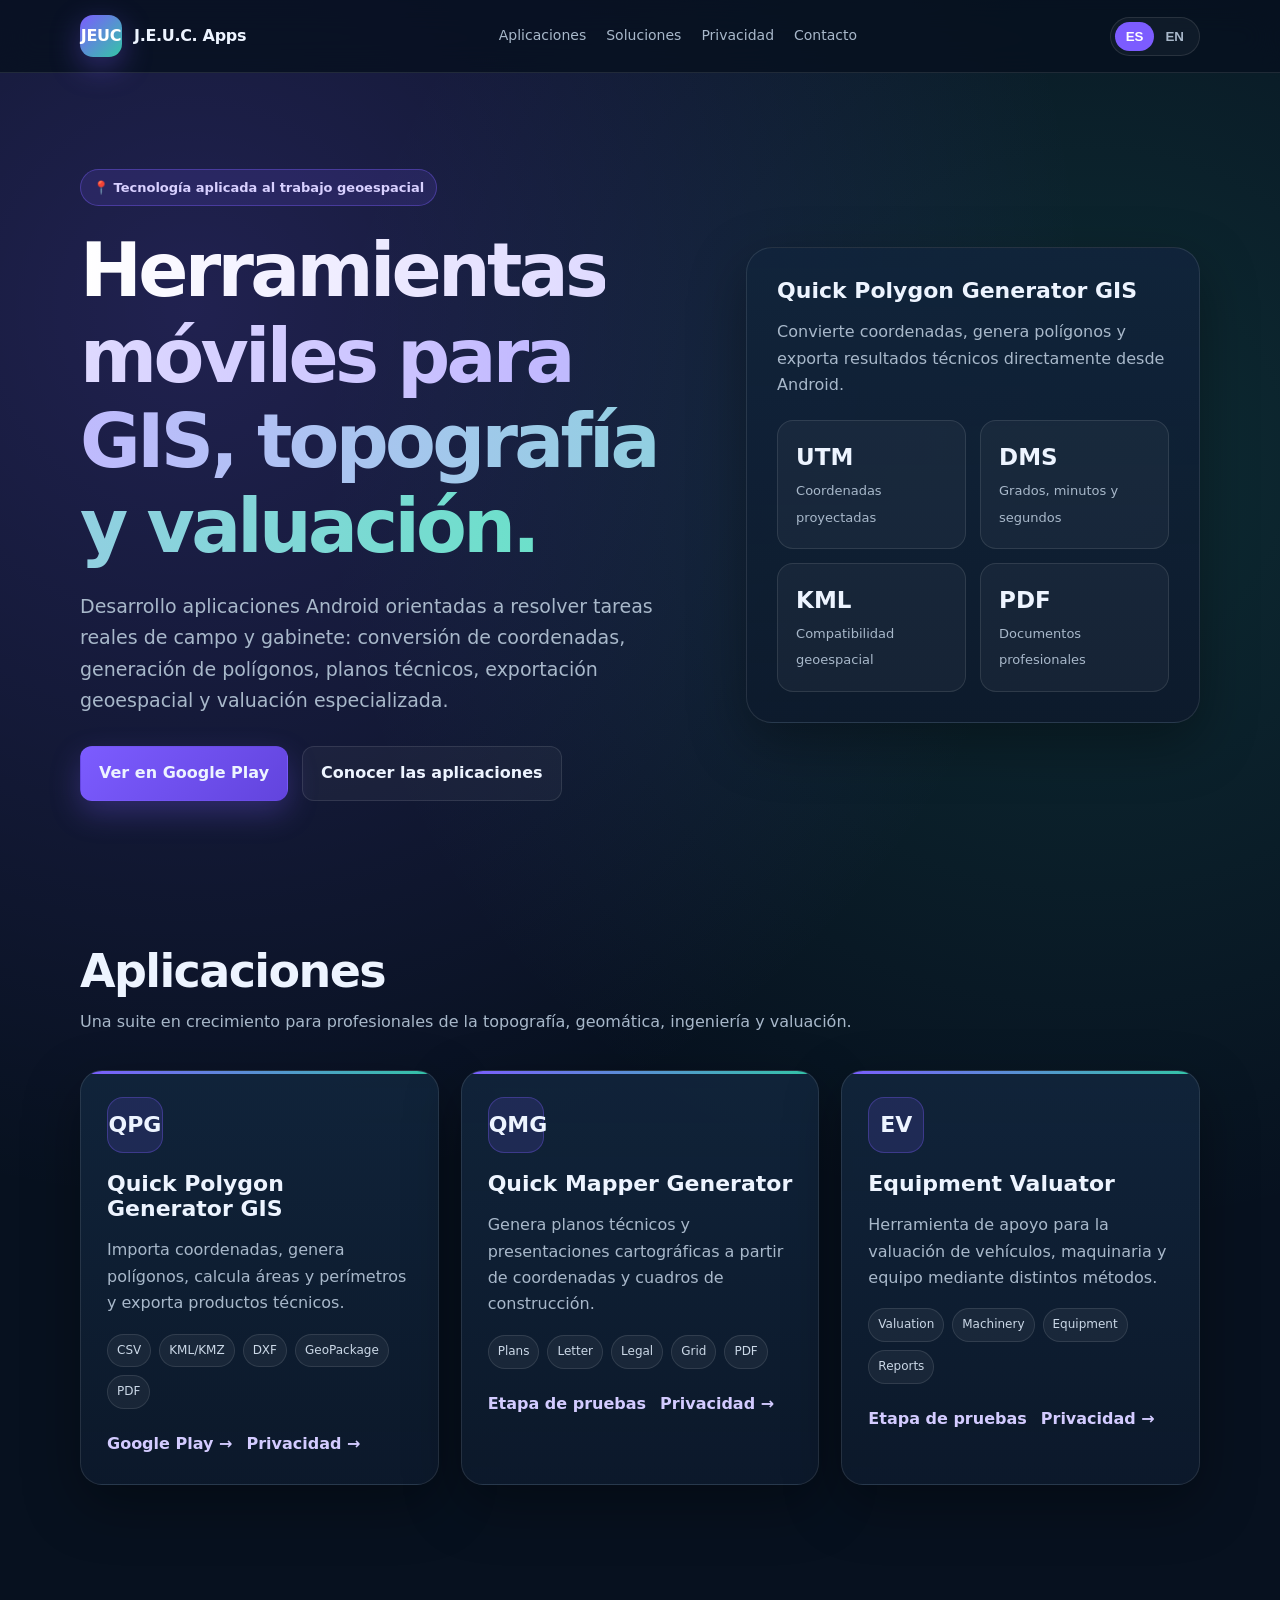
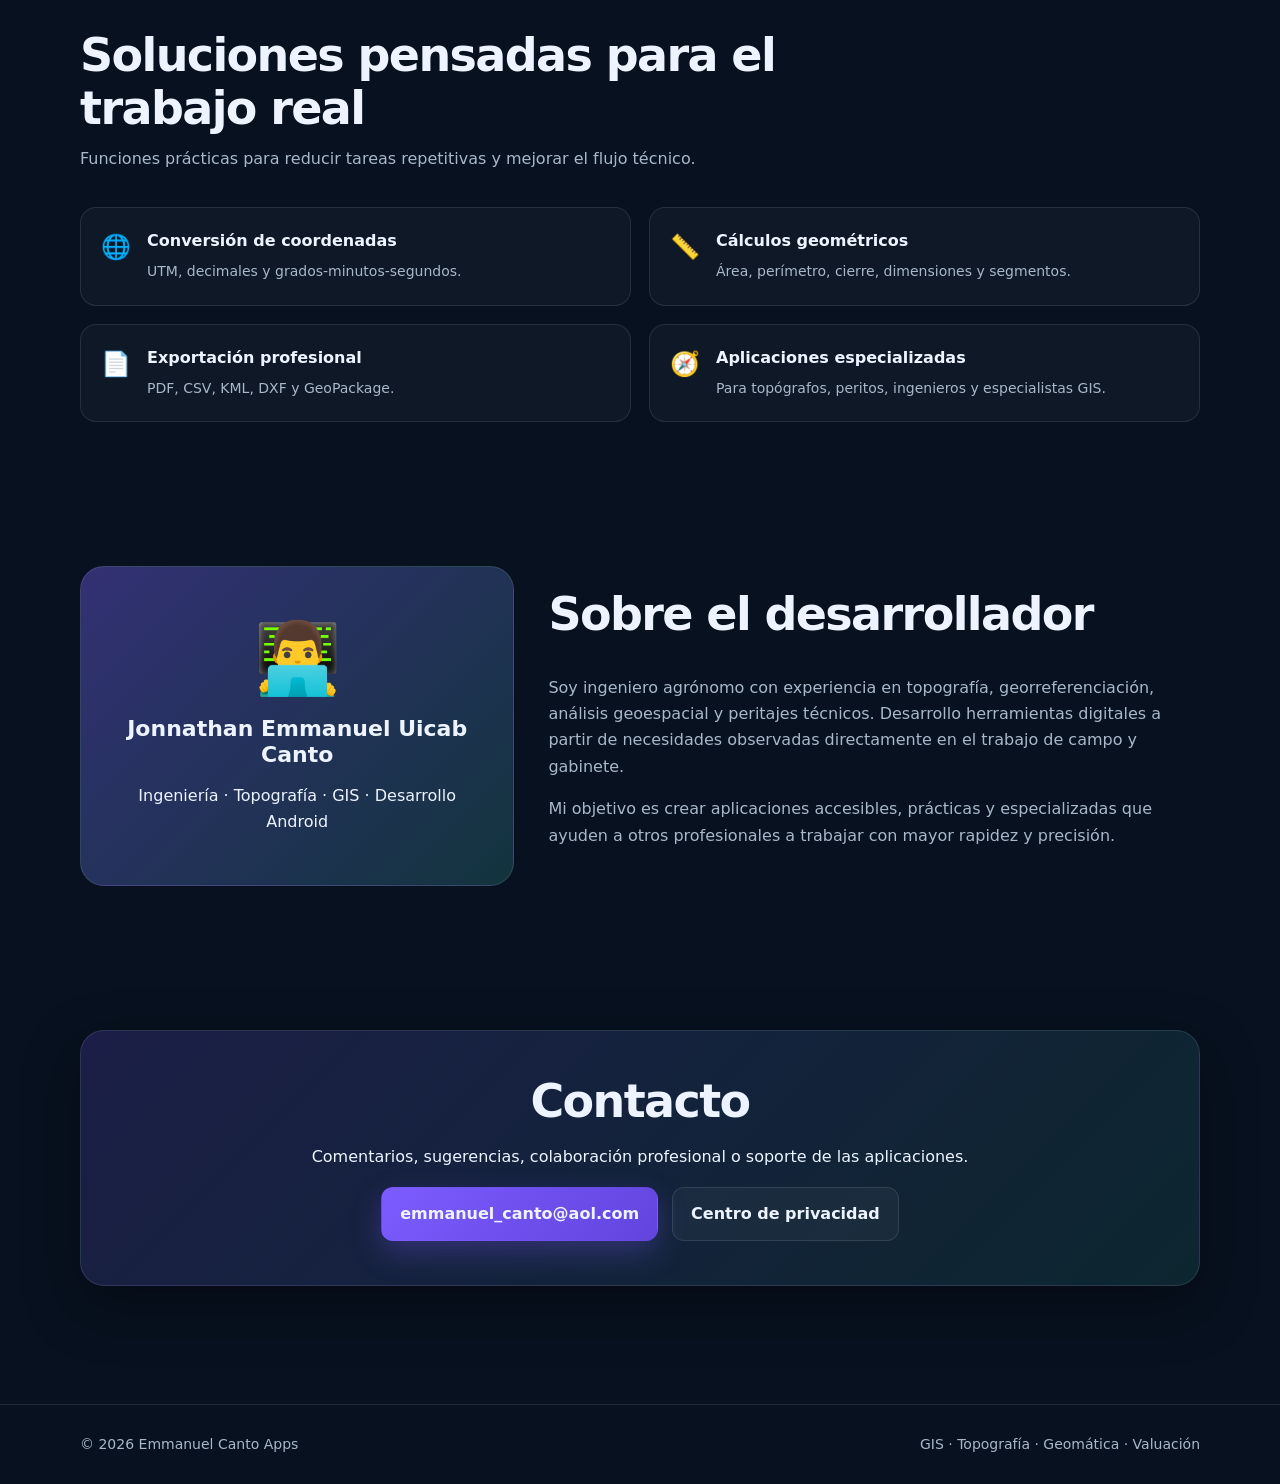
==== commit 46aab733: "Update index.html" ====
--- a/index.html
+++ b/index.html
@@ -455,150 +455,108 @@
     </section>
 
 
-    <section id="solutions">
-      <div class="container">
-
-        <div class="section-head">
-
-          <h2 data-lang="es">
-            Soluciones pensadas para el trabajo real
-          </h2>
-
-          <h2 data-lang="en">
-            Solutions designed for real work
-          </h2>
-
-          <p data-lang="es">
-            Funciones prácticas para reducir tareas repetitivas y mejorar
-            el flujo técnico.
-          </p>
-
-          <p data-lang="en">
-            Practical features that reduce repetitive work and improve
-            technical workflows.
-          </p>
-
-        </div>
-
-
-        <div class="features">
-
-          <div class="feature">
-
-            <div class="feature-icon">
-              🌐
-            </div>
-
-            <div>
-
-              <strong data-lang="es">
-                Conversión de coordenadas
-              </strong>
-
-              <strong data-lang="en">
-                Coordinate conversion
-              </strong>
-
-              <span data-lang="es">
-                UTM, decimales y grados-minutos-segundos.
-              </span>
-
-              <span data-lang="en">
-                UTM, decimal degrees and degrees-minutes-seconds.
-              </span>
-
-            </div>
-          </div>
-
-
-          <div class="feature">
-
-            <div class="feature-icon">
-              📏
-            </div>
-
-            <div>
-
-              <strong data-lang="es">
-                Cálculos geométricos
-              </strong>
-
-              <strong data-lang="en">
-                Geometric calculations
-              </strong>
-
-              <span data-lang="es">
-                Área, perímetro, cierre, dimensiones y segmentos.
-              </span>
-
-              <span data-lang="en">
-                Area, perimeter, closure, dimensions and segments.
-              </span>
-
-            </div>
-          </div>
-
-
-          <div class="feature">
-
-            <div class="feature-icon">
-              📄
-            </div>
-
-            <div>
-
-              <strong data-lang="es">
-                Exportación profesional
-              </strong>
-
-              <strong data-lang="en">
-                Professional exports
-              </strong>
-
-              <span data-lang="es">
-                PDF, CSV, KML, DXF y GeoPackage.
-              </span>
-
-              <span data-lang="en">
-                PDF, CSV, KML, DXF and GeoPackage.
-              </span>
-
-            </div>
-          </div>
-
-
-          <div class="feature">
-
-            <div class="feature-icon">
-              🧭
-            </div>
-
-            <div>
-
-              <strong data-lang="es">
-                Aplicaciones especializadas
-              </strong>
-
-              <strong data-lang="en">
-                Specialised applications
-              </strong>
-
-              <span data-lang="es">
-                Para topógrafos, peritos, ingenieros y especialistas GIS.
-              </span>
-
-              <span data-lang="en">
-                For surveyors, expert witnesses, engineers and GIS
-                professionals.
-              </span>
-
-            </div>
+   <section id="solutions">
+  <div class="container">
+
+    <div class="section-head">
+      <h2 data-lang="es">
+        Soluciones pensadas para el trabajo real
+      </h2>
+
+      <h2 data-lang="en">
+        Solutions designed for real work
+      </h2>
+
+      <p data-lang="es">
+        Funciones prácticas para reducir tareas repetitivas y mejorar el flujo técnico.
+      </p>
+
+      <p data-lang="en">
+        Practical features that reduce repetitive work and improve technical workflows.
+      </p>
+    </div>
+
+
+    <div class="features">
+
+      <div class="feature">
+        <div class="feature-icon">🌐</div>
+
+        <div class="feature-content">
+
+          <div class="feature-language" data-lang="es">
+            <strong>Conversión de coordenadas</strong>
+            <span>UTM, decimales y grados-minutos-segundos.</span>
+          </div>
+
+          <div class="feature-language" data-lang="en">
+            <strong>Coordinate conversion</strong>
+            <span>UTM, decimal degrees and degrees-minutes-seconds.</span>
           </div>
 
         </div>
       </div>
-    </section>
-
+
+
+      <div class="feature">
+        <div class="feature-icon">📏</div>
+
+        <div class="feature-content">
+
+          <div class="feature-language" data-lang="es">
+            <strong>Cálculos geométricos</strong>
+            <span>Área, perímetro, cierre, dimensiones y segmentos.</span>
+          </div>
+
+          <div class="feature-language" data-lang="en">
+            <strong>Geometric calculations</strong>
+            <span>Area, perimeter, closure, dimensions and segments.</span>
+          </div>
+
+        </div>
+      </div>
+
+
+      <div class="feature">
+        <div class="feature-icon">📄</div>
+
+        <div class="feature-content">
+
+          <div class="feature-language" data-lang="es">
+            <strong>Exportación profesional</strong>
+            <span>PDF, CSV, KML, DXF y GeoPackage.</span>
+          </div>
+
+          <div class="feature-language" data-lang="en">
+            <strong>Professional exports</strong>
+            <span>PDF, CSV, KML, DXF and GeoPackage.</span>
+          </div>
+
+        </div>
+      </div>
+
+
+      <div class="feature">
+        <div class="feature-icon">🧭</div>
+
+        <div class="feature-content">
+
+          <div class="feature-language" data-lang="es">
+            <strong>Aplicaciones especializadas</strong>
+            <span>Para topógrafos, peritos, ingenieros y especialistas GIS.</span>
+          </div>
+
+          <div class="feature-language" data-lang="en">
+            <strong>Specialised applications</strong>
+            <span>For surveyors, expert witnesses, engineers and GIS professionals.</span>
+          </div>
+
+        </div>
+      </div>
+
+    </div>
+  </div>
+</section>
 
     <section id="about">
       <div class="container about-grid">
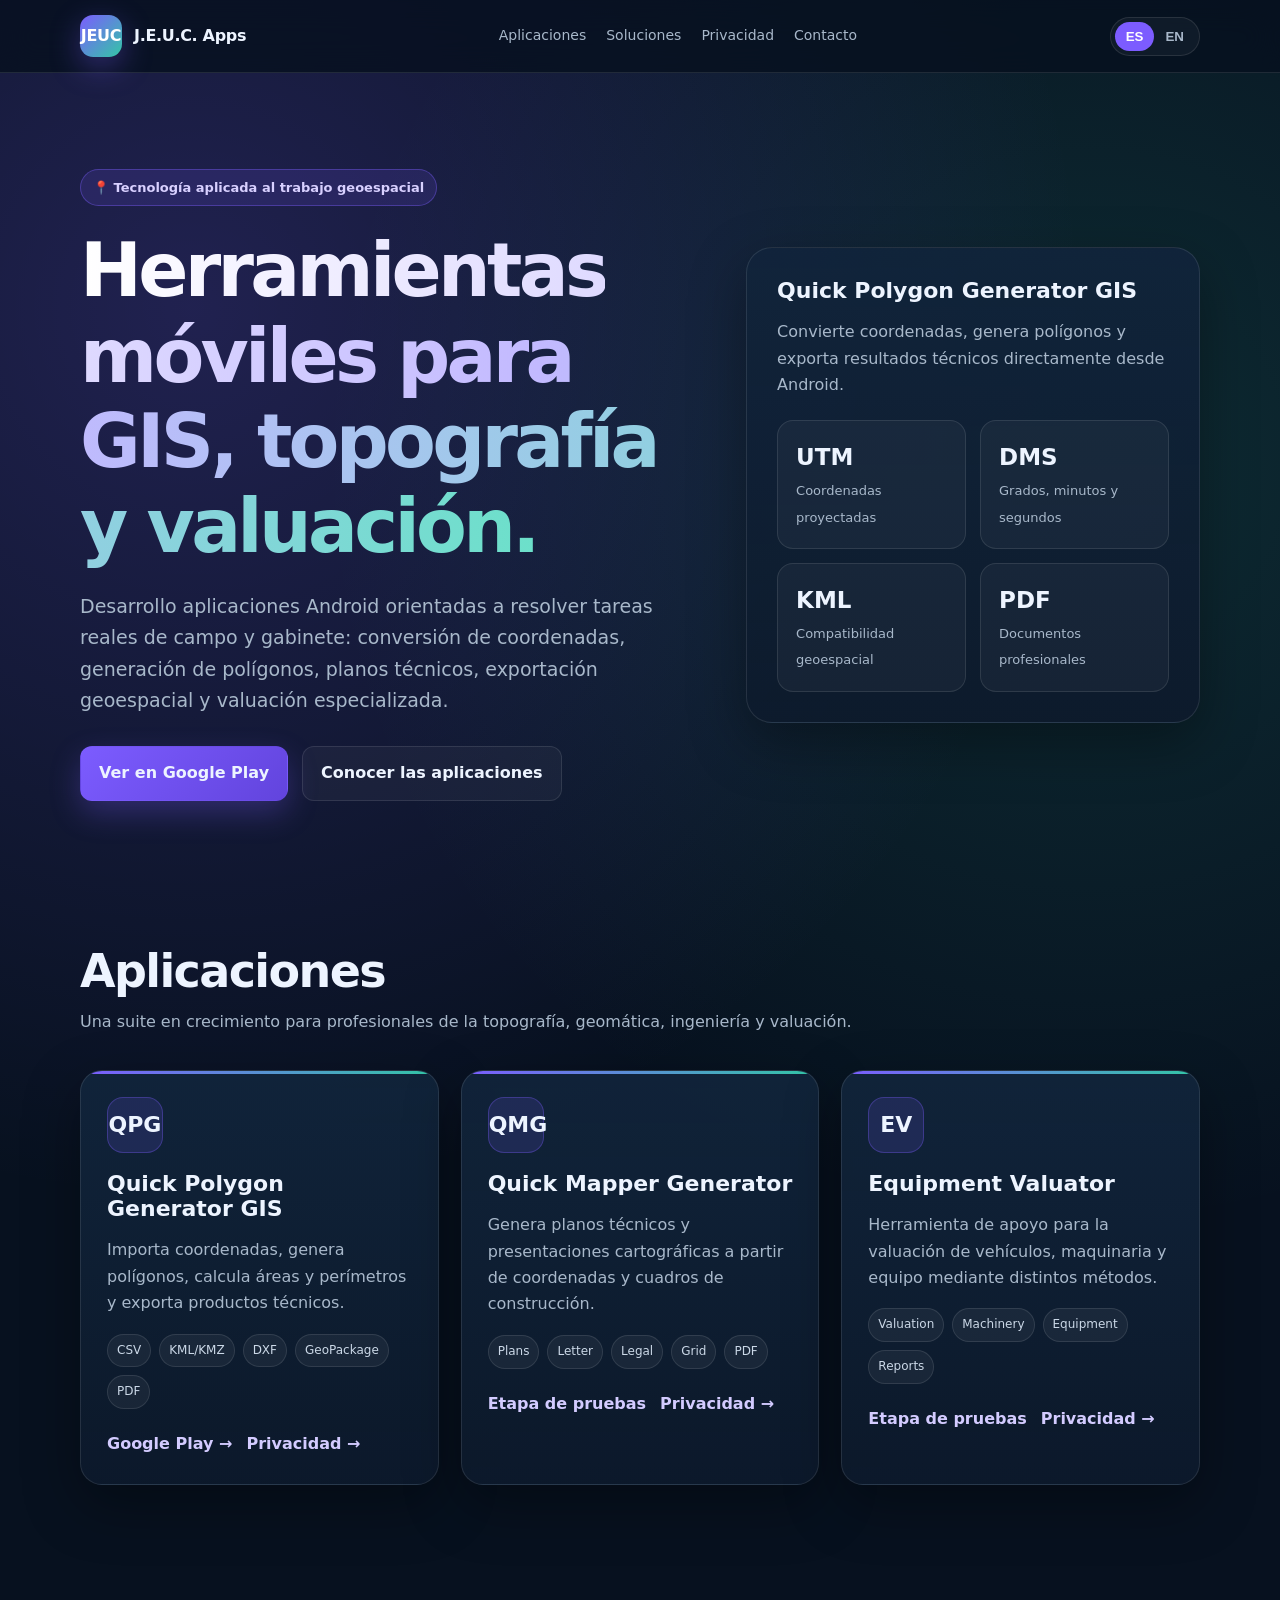
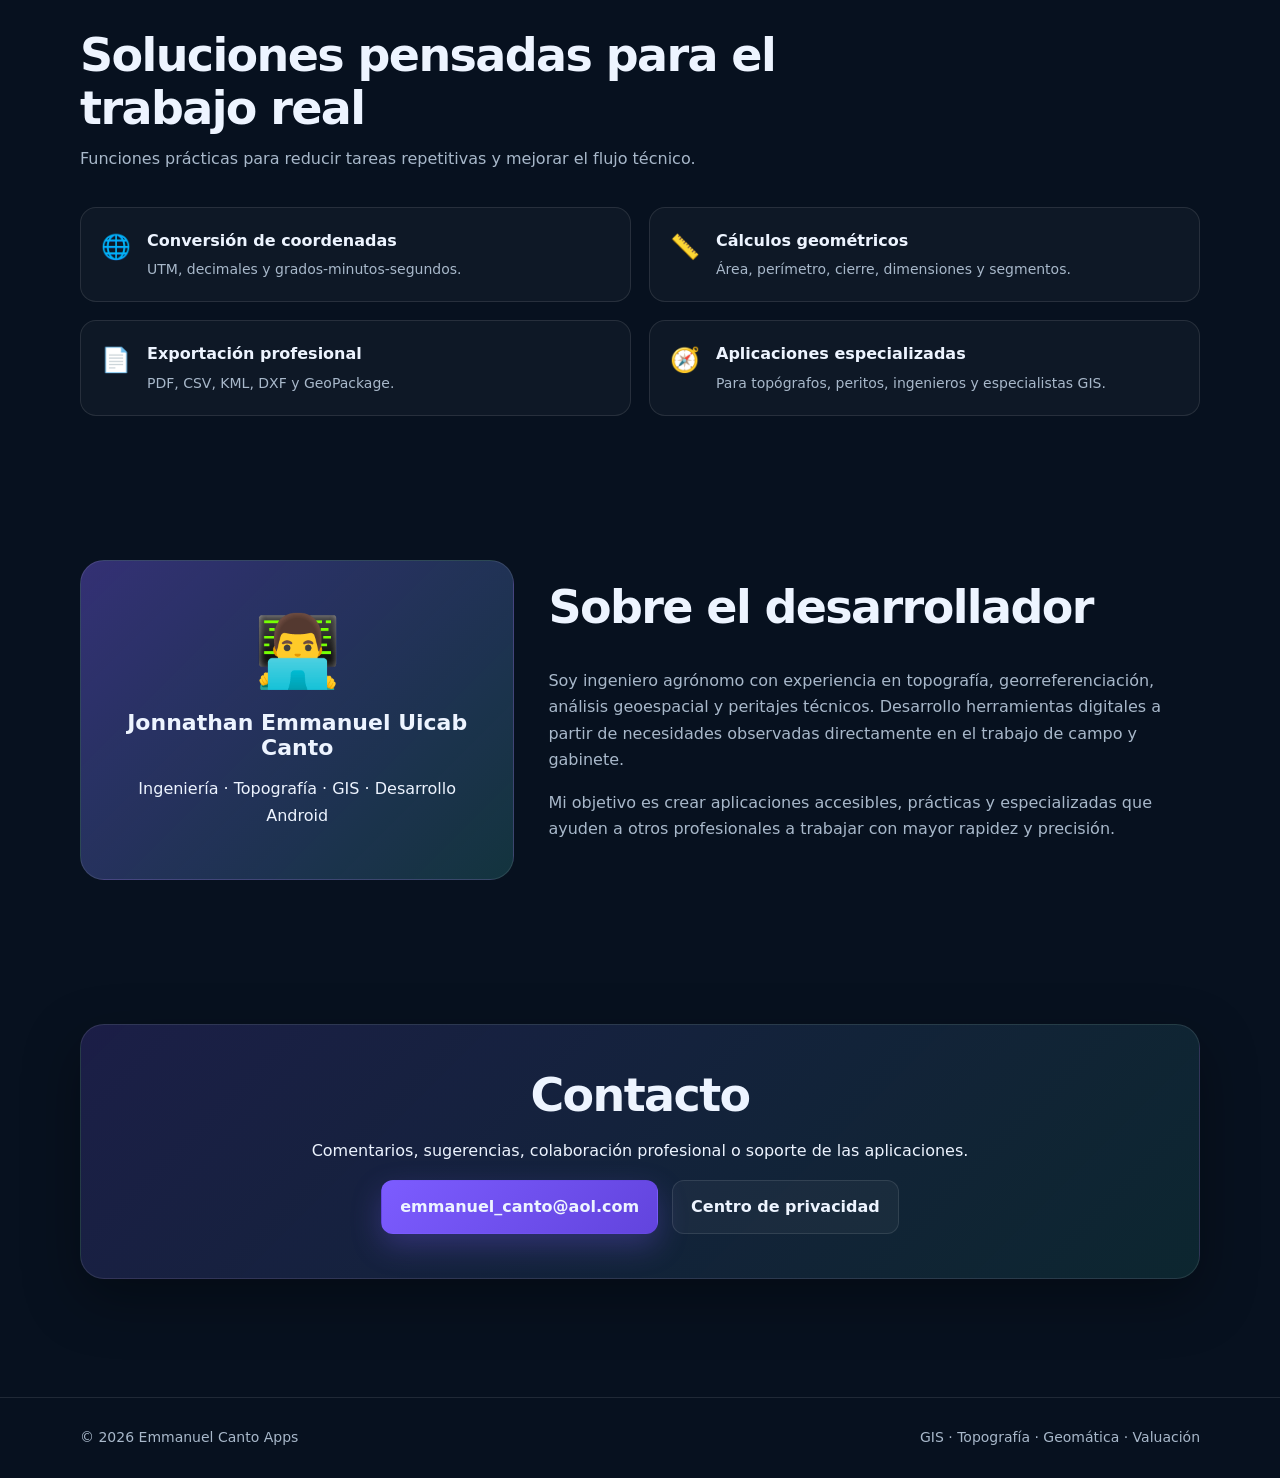
==== commit 0d1727a3: "Update index.html" ====
--- a/index.html
+++ b/index.html
@@ -14,7 +14,7 @@
 
   <title>J.E.U.C. Apps</title>
 
-  <link rel="stylesheet" href="styles.css">
+  <link rel="stylesheet" href="styles.css?v=20260806-2">
 
   <style>
     /*
--- a/styles.css
+++ b/styles.css
@@ -6,98 +6,176 @@
   --muted: #a8b8ca;
   --primary: #7c5cff;
   --primary-2: #33c6a6;
-  --border: rgba(255,255,255,.10);
-  --shadow: 0 20px 55px rgba(0,0,0,.34);
+  --border: rgba(255, 255, 255, 0.10);
+  --shadow: 0 20px 55px rgba(0, 0, 0, 0.34);
   --max: 1120px;
 }
 
-* { box-sizing: border-box; }
-
-html { scroll-behavior: smooth; }
+
+/* =========================================================
+   ESTILOS GENERALES
+   ========================================================= */
+
+* {
+  box-sizing: border-box;
+}
+
+html {
+  scroll-behavior: smooth;
+}
 
 body {
   margin: 0;
-  font-family: Inter, system-ui, -apple-system, BlinkMacSystemFont, "Segoe UI", sans-serif;
+  font-family:
+    Inter,
+    system-ui,
+    -apple-system,
+    BlinkMacSystemFont,
+    "Segoe UI",
+    sans-serif;
+
   color: var(--text);
+
   background:
-    radial-gradient(circle at 15% 10%, rgba(124,92,255,.22), transparent 30%),
-    radial-gradient(circle at 85% 15%, rgba(51,198,166,.15), transparent 27%),
+    radial-gradient(
+      circle at 15% 10%,
+      rgba(124, 92, 255, 0.22),
+      transparent 30%
+    ),
+    radial-gradient(
+      circle at 85% 15%,
+      rgba(51, 198, 166, 0.15),
+      transparent 27%
+    ),
     var(--bg);
+
   line-height: 1.65;
 }
 
-a { color: inherit; text-decoration: none; }
-
-button, a { -webkit-tap-highlight-color: transparent; }
+a {
+  color: inherit;
+  text-decoration: none;
+}
+
+button,
+a {
+  -webkit-tap-highlight-color: transparent;
+}
 
 .container {
   width: min(var(--max), calc(100% - 32px));
   margin: 0 auto;
 }
+
+
+/* =========================================================
+   ENCABEZADO Y NAVEGACIÓN
+   ========================================================= */
 
 .site-header {
   position: sticky;
   top: 0;
   z-index: 50;
+
   border-bottom: 1px solid var(--border);
-  background: rgba(7,17,31,.82);
+
+  background: rgba(7, 17, 31, 0.82);
   backdrop-filter: blur(16px);
+  -webkit-backdrop-filter: blur(16px);
 }
 
 .navbar {
   min-height: 72px;
+
   display: flex;
   align-items: center;
   justify-content: space-between;
+
   gap: 24px;
 }
 
 .brand {
   display: inline-flex;
   align-items: center;
+
   gap: 12px;
+
   font-weight: 800;
-  letter-spacing: -.02em;
+  letter-spacing: -0.02em;
 }
 
 .brand-mark {
   width: 42px;
   height: 42px;
+
   display: grid;
   place-items: center;
+
   border-radius: 13px;
-  background: linear-gradient(135deg, var(--primary), var(--primary-2));
-  box-shadow: 0 10px 30px rgba(124,92,255,.35);
+
+  background:
+    linear-gradient(
+      135deg,
+      var(--primary),
+      var(--primary-2)
+    );
+
+  box-shadow:
+    0 10px 30px rgba(124, 92, 255, 0.35);
+
   color: white;
 }
 
 .nav-links {
   display: flex;
   align-items: center;
+
   gap: 20px;
+
   color: var(--muted);
   font-size: 14px;
 }
 
-.nav-links a:hover { color: var(--text); }
+.nav-links a {
+  transition: color 0.2s ease;
+}
+
+.nav-links a:hover {
+  color: var(--text);
+}
+
+
+/* =========================================================
+   SELECTOR DE IDIOMA
+   ========================================================= */
 
 .language-switch {
   display: inline-flex;
   align-items: center;
+
   padding: 4px;
+
   border: 1px solid var(--border);
   border-radius: 999px;
-  background: rgba(255,255,255,.04);
+
+  background: rgba(255, 255, 255, 0.04);
 }
 
 .language-switch button {
   border: 0;
+  border-radius: 999px;
+
   background: transparent;
   color: var(--muted);
+
   padding: 7px 11px;
-  border-radius: 999px;
+
   cursor: pointer;
   font-weight: 700;
+
+  transition:
+    background-color 0.2s ease,
+    color 0.2s ease;
 }
 
 .language-switch button.active {
@@ -105,43 +183,126 @@
   color: white;
 }
 
+
+/* =========================================================
+   CONTROL DE IDIOMAS
+   ========================================================= */
+
+/*
+  Oculta inicialmente todos los elementos traducibles.
+  !important evita que reglas como ".feature strong"
+  vuelvan a mostrar el idioma incorrecto.
+*/
+
+[data-lang] {
+  display: none !important;
+}
+
+/*
+  Respeta el atributo hidden colocado por JavaScript.
+*/
+
+[hidden] {
+  display: none !important;
+}
+
+/*
+  Muestra únicamente el idioma seleccionado.
+*/
+
+body.lang-es [data-lang="es"],
+body.lang-en [data-lang="en"] {
+  display: revert !important;
+}
+
+/*
+  Los span deben mantenerse en línea.
+*/
+
+body.lang-es span[data-lang="es"],
+body.lang-en span[data-lang="en"] {
+  display: inline !important;
+}
+
+/*
+  Los encabezados strong de las tarjetas deben mostrarse
+  como bloques independientes.
+*/
+
+body.lang-es strong[data-lang="es"],
+body.lang-en strong[data-lang="en"] {
+  display: block !important;
+}
+
+/*
+  Contenedores completos de cada idioma en las tarjetas.
+*/
+
+body.lang-es .feature-language[data-lang="es"],
+body.lang-en .feature-language[data-lang="en"] {
+  display: block !important;
+}
+
+
+/* =========================================================
+   HERO
+   ========================================================= */
+
 .hero {
   padding: 96px 0 72px;
 }
 
 .hero-grid {
   display: grid;
-  grid-template-columns: 1.15fr .85fr;
+  grid-template-columns: 1.15fr 0.85fr;
+
   gap: 52px;
+
   align-items: center;
 }
 
 .eyebrow {
   display: inline-flex;
   align-items: center;
+
   gap: 8px;
+
   padding: 7px 12px;
+  margin-bottom: 22px;
+
   border-radius: 999px;
-  border: 1px solid rgba(124,92,255,.38);
-  background: rgba(124,92,255,.14);
+  border: 1px solid rgba(124, 92, 255, 0.38);
+
+  background: rgba(124, 92, 255, 0.14);
   color: #d8d0ff;
+
   font-size: 13px;
   font-weight: 800;
-  margin-bottom: 22px;
-}
-
-h1, h2, h3 { line-height: 1.15; }
+}
+
+
+/* =========================================================
+   TÍTULOS
+   ========================================================= */
+
+h1,
+h2,
+h3 {
+  line-height: 1.15;
+}
 
 h1 {
+  margin: 0 0 22px;
+
   font-size: clamp(42px, 7vw, 74px);
-  letter-spacing: -.05em;
-  margin: 0 0 22px;
+  letter-spacing: -0.05em;
 }
 
 h2 {
+  margin: 0 0 12px;
+
   font-size: clamp(30px, 4vw, 46px);
-  letter-spacing: -.035em;
-  margin: 0 0 12px;
+  letter-spacing: -0.035em;
 }
 
 h3 {
@@ -150,51 +311,87 @@
 }
 
 .gradient-text {
-  background: linear-gradient(90deg, #fff, #c2b9ff 48%, #6ce0ca);
+  background:
+    linear-gradient(
+      90deg,
+      #ffffff,
+      #c2b9ff 48%,
+      #6ce0ca
+    );
+
   -webkit-background-clip: text;
   background-clip: text;
+
   color: transparent;
 }
 
 .lead {
+  max-width: 760px;
+
+  margin: 0 0 30px;
+
   color: var(--muted);
   font-size: 19px;
-  margin: 0 0 30px;
-  max-width: 760px;
-}
+}
+
+
+/* =========================================================
+   BOTONES
+   ========================================================= */
 
 .actions {
   display: flex;
+  flex-wrap: wrap;
+
   gap: 14px;
-  flex-wrap: wrap;
 }
 
 .btn {
   display: inline-flex;
   align-items: center;
   justify-content: center;
+
   gap: 10px;
+
   padding: 13px 18px;
+
+  border: 1px solid var(--border);
   border-radius: 12px;
-  border: 1px solid var(--border);
+
   font-weight: 800;
-  transition: transform .2s ease, border-color .2s ease;
+
+  transition:
+    transform 0.2s ease,
+    border-color 0.2s ease;
 }
 
 .btn:hover {
   transform: translateY(-2px);
-  border-color: rgba(255,255,255,.22);
+  border-color: rgba(255, 255, 255, 0.22);
 }
 
 .btn-primary {
   border-color: transparent;
-  background: linear-gradient(135deg, var(--primary), #6244dd);
-  box-shadow: 0 12px 30px rgba(124,92,255,.28);
+
+  background:
+    linear-gradient(
+      135deg,
+      var(--primary),
+      #6244dd
+    );
+
+  box-shadow:
+    0 12px 30px rgba(124, 92, 255, 0.28);
 }
 
 .btn-secondary {
-  background: rgba(255,255,255,.04);
-}
+  background: rgba(255, 255, 255, 0.04);
+}
+
+
+/* =========================================================
+   TARJETAS GENERALES
+   ========================================================= */
 
 .hero-card,
 .card,
@@ -202,7 +399,14 @@
 .contact-box,
 .info-panel {
   border: 1px solid var(--border);
-  background: linear-gradient(180deg, rgba(17,36,59,.95), rgba(13,26,44,.9));
+
+  background:
+    linear-gradient(
+      180deg,
+      rgba(17, 36, 59, 0.95),
+      rgba(13, 26, 44, 0.90)
+    );
+
   box-shadow: var(--shadow);
 }
 
@@ -219,18 +423,27 @@
   color: var(--muted);
 }
 
+
+/* =========================================================
+   ESTADÍSTICAS DEL HERO
+   ========================================================= */
+
 .stat-grid {
   display: grid;
   grid-template-columns: repeat(2, 1fr);
+
   gap: 14px;
+
   margin-top: 22px;
 }
 
 .stat {
   padding: 18px;
+
+  border: 1px solid var(--border);
   border-radius: 16px;
-  border: 1px solid var(--border);
-  background: rgba(255,255,255,.04);
+
+  background: rgba(255, 255, 255, 0.04);
 }
 
 .stat strong {
@@ -243,6 +456,11 @@
   font-size: 13px;
 }
 
+
+/* =========================================================
+   SECCIONES
+   ========================================================= */
+
 section {
   padding: 72px 0;
 }
@@ -257,59 +475,86 @@
   color: var(--muted);
 }
 
+
+/* =========================================================
+   TARJETAS DE APLICACIONES
+   ========================================================= */
+
 .cards {
   display: grid;
   grid-template-columns: repeat(3, 1fr);
+
   gap: 22px;
 }
 
 .card {
   position: relative;
   overflow: hidden;
+
+  padding: 26px;
+
   border-radius: 22px;
-  padding: 26px;
 }
 
 .card::before {
   content: "";
+
   position: absolute;
   inset: 0 0 auto 0;
+
   height: 3px;
-  background: linear-gradient(90deg, var(--primary), var(--primary-2));
+
+  background:
+    linear-gradient(
+      90deg,
+      var(--primary),
+      var(--primary-2)
+    );
 }
 
 .app-icon {
   width: 56px;
   height: 56px;
+
   display: grid;
   place-items: center;
+
+  margin-bottom: 18px;
+
+  border: 1px solid rgba(124, 92, 255, 0.32);
   border-radius: 16px;
-  margin-bottom: 18px;
+
+  background: rgba(124, 92, 255, 0.15);
+
   font-size: 22px;
   font-weight: 900;
-  background: rgba(124,92,255,.15);
-  border: 1px solid rgba(124,92,255,.32);
 }
 
 .tags {
   display: flex;
   flex-wrap: wrap;
+
   gap: 8px;
+
   margin: 17px 0 22px;
 }
 
 .tag {
+  padding: 6px 9px;
+
   border: 1px solid var(--border);
-  background: rgba(255,255,255,.05);
+  border-radius: 999px;
+
+  background: rgba(255, 255, 255, 0.05);
   color: #cbd8e7;
-  padding: 6px 9px;
-  border-radius: 999px;
+
   font-size: 12px;
 }
 
 .link-row {
   display: flex;
   flex-wrap: wrap;
+
   gap: 14px;
 }
 
@@ -318,60 +563,136 @@
   font-weight: 800;
 }
 
+
+/* =========================================================
+   SOLUCIONES
+   ========================================================= */
+
 .features {
   display: grid;
   grid-template-columns: repeat(2, 1fr);
+
   gap: 18px;
 }
 
 .feature {
   display: flex;
+  align-items: flex-start;
+
   gap: 16px;
+
   padding: 20px;
+
+  border: 1px solid var(--border);
   border-radius: 16px;
-  border: 1px solid var(--border);
-  background: rgba(255,255,255,.03);
-}
-
-.feature-icon { font-size: 24px; }
+
+  background: rgba(255, 255, 255, 0.03);
+}
+
+.feature-icon {
+  flex: 0 0 auto;
+  font-size: 24px;
+}
+
+.feature-content {
+  flex: 1;
+  min-width: 0;
+}
+
+.feature-language {
+  width: 100%;
+}
 
 .feature strong {
   display: block;
   margin-bottom: 4px;
 }
 
-.feature span { color: var(--muted); font-size: 14px; }
+.feature span {
+  color: var(--muted);
+  font-size: 14px;
+}
+
+.feature-language strong {
+  display: block;
+  margin-bottom: 4px;
+}
+
+.feature-language span {
+  display: block;
+
+  color: var(--muted);
+  font-size: 14px;
+}
+
+
+/* =========================================================
+   SOBRE EL DESARROLLADOR
+   ========================================================= */
 
 .about-grid {
   display: grid;
-  grid-template-columns: .8fr 1.2fr;
+  grid-template-columns: 0.8fr 1.2fr;
+
   gap: 34px;
+
   align-items: center;
 }
 
 .profile-panel {
   min-height: 320px;
+
   display: grid;
   place-items: center;
-  text-align: center;
+
   padding: 30px;
+
   border: 1px solid var(--border);
   border-radius: 24px;
+
   background:
-    linear-gradient(135deg, rgba(124,92,255,.34), rgba(51,198,166,.15)),
+    linear-gradient(
+      135deg,
+      rgba(124, 92, 255, 0.34),
+      rgba(51, 198, 166, 0.15)
+    ),
     var(--surface);
-}
-
-.profile-panel .profile-icon { font-size: 70px; }
-
-.about-copy p { color: var(--muted); }
+
+  text-align: center;
+}
+
+.profile-panel .profile-icon {
+  font-size: 70px;
+}
+
+.about-copy p {
+  color: var(--muted);
+}
+
+
+/* =========================================================
+   CONTACTO
+   ========================================================= */
 
 .contact-box {
+  padding: 44px 24px;
+
+  border-radius: 24px;
+
+  background:
+    linear-gradient(
+      135deg,
+      rgba(124, 92, 255, 0.18),
+      rgba(51, 198, 166, 0.12)
+    );
+
   text-align: center;
-  padding: 44px 24px;
-  border-radius: 24px;
-  background: linear-gradient(135deg, rgba(124,92,255,.18), rgba(51,198,166,.12));
-}
+}
+
+
+/* =========================================================
+   PRIVACIDAD
+   ========================================================= */
 
 .privacy-hero {
   padding: 76px 0 34px;
@@ -383,18 +704,18 @@
 }
 
 .policy-card {
+  padding: 28px;
   border-radius: 20px;
-  padding: 28px;
 }
 
 .policy-card h2 {
+  margin-top: 0;
   font-size: 26px;
-  margin-top: 0;
 }
 
 .policy-card h3 {
+  margin-top: 26px;
   font-size: 19px;
-  margin-top: 26px;
 }
 
 .policy-card ul {
@@ -407,30 +728,42 @@
 }
 
 .notice {
+  padding: 16px 18px;
+
   border-left: 4px solid var(--primary-2);
-  background: rgba(51,198,166,.09);
   border-radius: 12px;
-  padding: 16px 18px;
+
+  background: rgba(51, 198, 166, 0.09);
   color: #cfece5;
 }
 
 .policy-index {
   display: grid;
   grid-template-columns: repeat(3, 1fr);
+
   gap: 18px;
 }
 
-.policy-index .card { min-height: 230px; }
+.policy-index .card {
+  min-height: 230px;
+}
 
 .info-panel {
   padding: 24px;
   border-radius: 18px;
 }
 
+
+/* =========================================================
+   PIE DE PÁGINA
+   ========================================================= */
+
 footer {
   margin-top: 46px;
   padding: 28px 0;
+
   border-top: 1px solid var(--border);
+
   color: var(--muted);
   font-size: 14px;
 }
@@ -438,25 +771,18 @@
 .footer-row {
   display: flex;
   justify-content: space-between;
+  flex-wrap: wrap;
+
   gap: 20px;
-  flex-wrap: wrap;
-}
-
-[data-lang] { display: none; }
-
-body.lang-es [data-lang="es"],
-body.lang-en [data-lang="en"] {
-  display: revert;
-}
-
-span[data-lang] { display: none; }
-
-body.lang-es span[data-lang="es"],
-body.lang-en span[data-lang="en"] {
-  display: inline;
-}
+}
+
+
+/* =========================================================
+   TABLETAS
+   ========================================================= */
 
 @media (max-width: 940px) {
+
   .hero-grid,
   .about-grid {
     grid-template-columns: 1fr;
@@ -472,7 +798,13 @@
   }
 }
 
+
+/* =========================================================
+   TELÉFONOS
+   ========================================================= */
+
 @media (max-width: 700px) {
+
   .features,
   .stat-grid {
     grid-template-columns: 1fr;
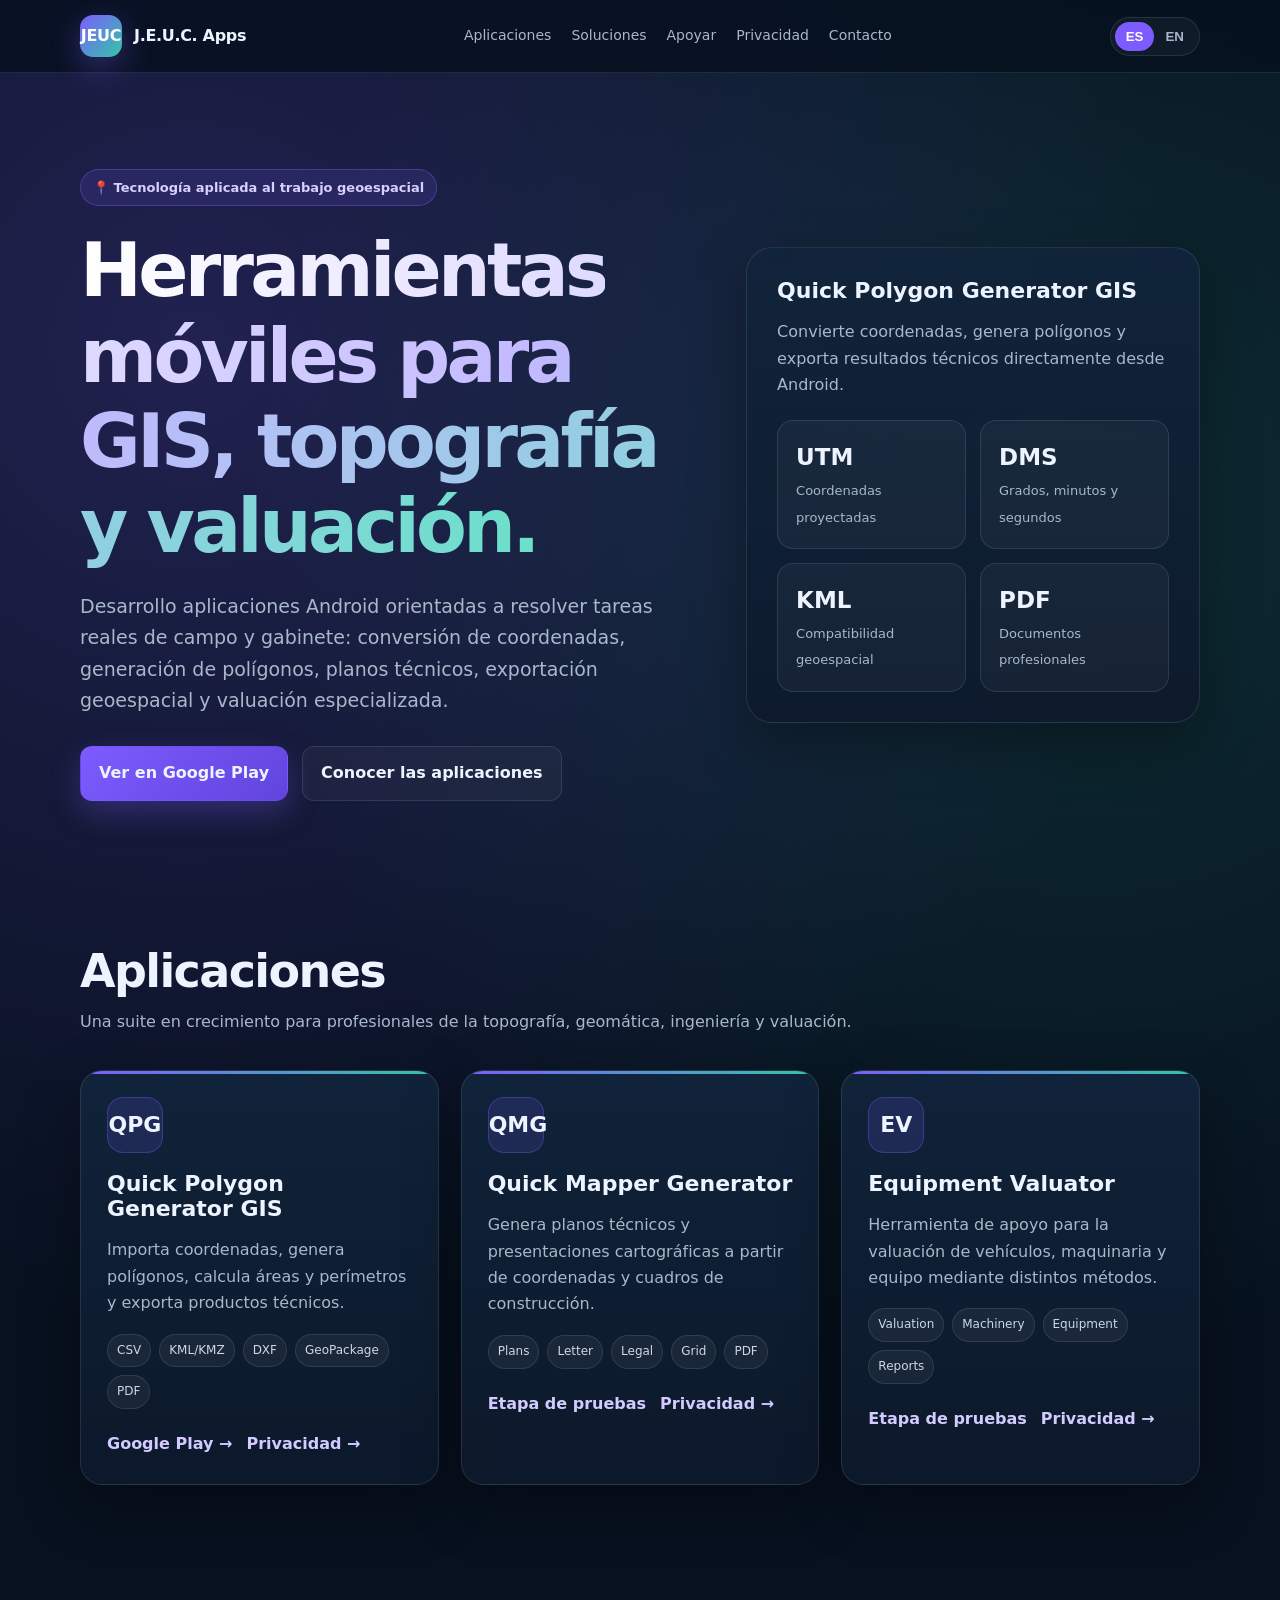
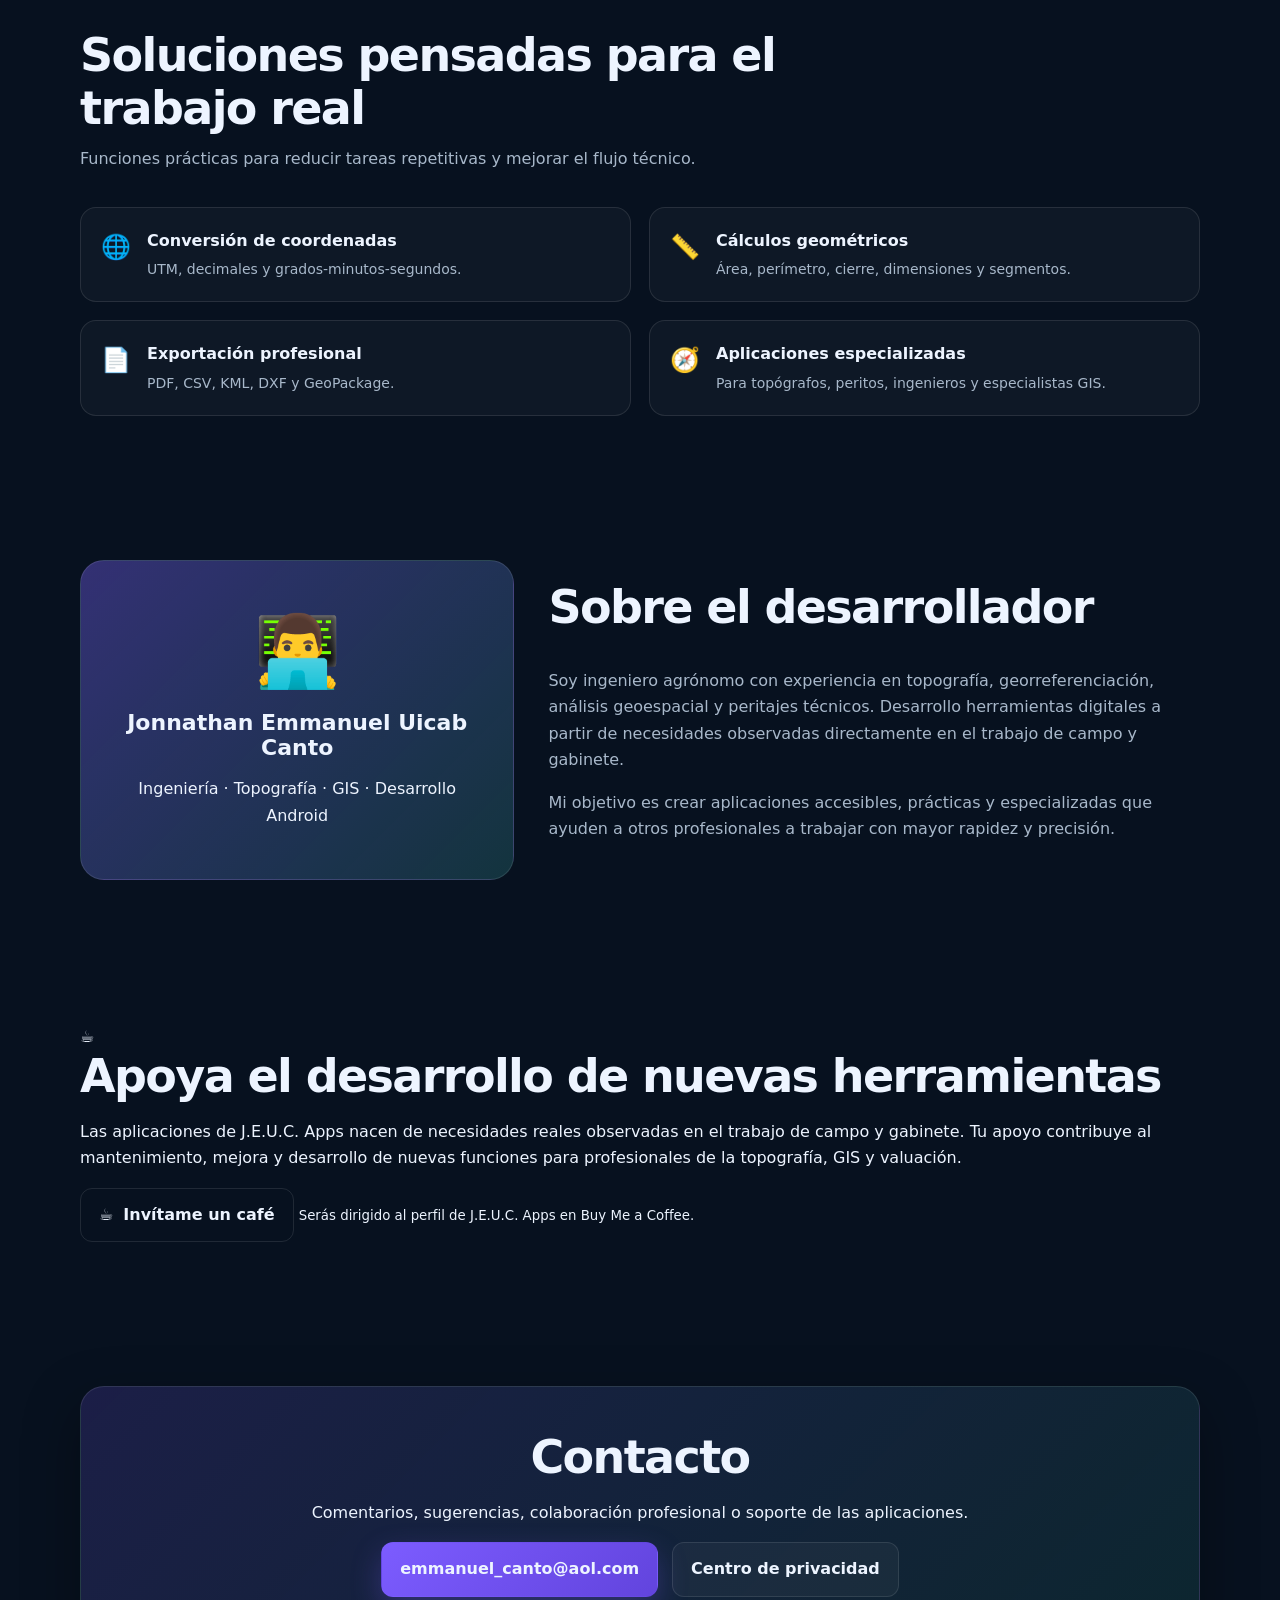
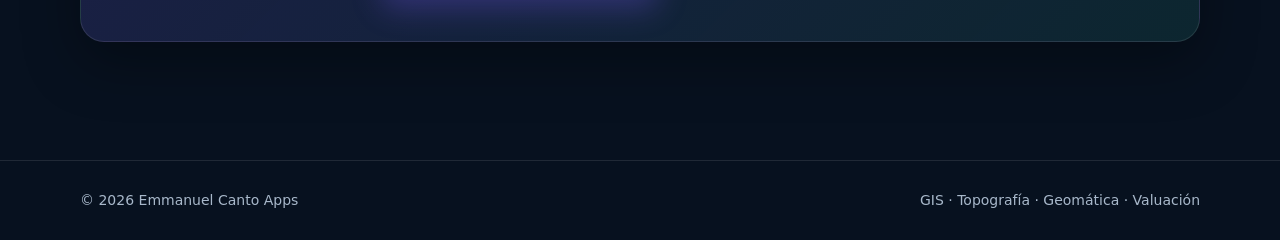
==== commit 7ce3be14: "Update index.html" ====
--- a/index.html
+++ b/index.html
@@ -1,43 +1,36 @@
 <!DOCTYPE html>
-<html lang="es"
-      data-title-es="J.E.U.C. Apps | GIS, Topografía y Valuación"
-      data-title-en="J.E.U.C. Apps | GIS, Surveying and Valuation">
+<html
+  lang="es"
+  data-title-es="J.E.U.C. Apps | GIS, Topografía y Valuación"
+  data-title-en="J.E.U.C. Apps | GIS, Surveying and Valuation"
+>
 
 <head>
   <meta charset="UTF-8">
 
-  <meta name="viewport"
-        content="width=device-width, initial-scale=1.0">
-
-  <meta name="description"
-        content="Android applications for GIS, surveying, geomatics and valuation.">
+  <meta
+    name="viewport"
+    content="width=device-width, initial-scale=1.0"
+  >
+
+  <meta
+    name="description"
+    content="Android applications for GIS, surveying, geomatics and valuation."
+  >
 
   <title>J.E.U.C. Apps</title>
 
-  <link rel="stylesheet" href="styles.css?v=20260806-2">
-
-  <style>
-    /*
-      Oculta siempre el idioma que no corresponde.
-
-      El uso de !important evita que otras reglas como:
-
-      .feature strong {
-        display: block;
-      }
-
-      vuelvan a mostrar los textos de ambos idiomas.
-    */
-
-    body.lang-es [data-lang="en"],
-    body.lang-en [data-lang="es"],
-    [hidden] {
-      display: none !important;
-    }
-  </style>
+  <link
+    rel="stylesheet"
+    href="styles.css?v=20260806-3"
+  >
 </head>
 
 <body class="lang-es">
+
+  <!-- =====================================================
+       ENCABEZADO
+       ===================================================== -->
 
   <header class="site-header">
     <div class="container navbar">
@@ -47,7 +40,10 @@
         <span>J.E.U.C. Apps</span>
       </a>
 
-      <nav class="nav-links" aria-label="Main navigation">
+      <nav
+        class="nav-links"
+        aria-label="Main navigation"
+      >
 
         <a href="index.html#apps">
           <span data-lang="es">Aplicaciones</span>
@@ -59,6 +55,11 @@
           <span data-lang="en">Solutions</span>
         </a>
 
+        <a href="index.html#support">
+          <span data-lang="es">Apoyar</span>
+          <span data-lang="en">Support</span>
+        </a>
+
         <a href="privacy.html">
           <span data-lang="es">Privacidad</span>
           <span data-lang="en">Privacy</span>
@@ -71,36 +72,46 @@
 
       </nav>
 
-      <div class="language-switch"
-           aria-label="Language selector">
+      <div
+        class="language-switch"
+        aria-label="Language selector"
+      >
 
         <button
           type="button"
           data-language-button="es"
-          aria-pressed="false">
+          aria-pressed="false"
+        >
           ES
         </button>
 
         <button
           type="button"
           data-language-button="en"
-          aria-pressed="false">
+          aria-pressed="false"
+        >
           EN
         </button>
 
       </div>
+
     </div>
   </header>
 
 
   <main>
 
+    <!-- =====================================================
+         HERO
+         ===================================================== -->
+
     <section class="hero" id="home">
       <div class="container hero-grid">
 
         <div>
 
           <div class="eyebrow">
+
             <span data-lang="es">
               📍 Tecnología aplicada al trabajo geoespacial
             </span>
@@ -108,22 +119,25 @@
             <span data-lang="en">
               📍 Technology for geospatial work
             </span>
+
           </div>
 
           <h1>
+
             <span
+              class="gradient-text"
               data-lang="es"
-              class="gradient-text">
-
+            >
               Herramientas móviles para GIS, topografía y valuación.
             </span>
 
             <span
+              class="gradient-text"
               data-lang="en"
-              class="gradient-text">
-
+            >
               Mobile tools for GIS, surveying and valuation.
             </span>
+
           </h1>
 
           <p class="lead" data-lang="es">
@@ -134,8 +148,8 @@
           </p>
 
           <p class="lead" data-lang="en">
-            I develop Android applications focused on real field and
-            office workflows: coordinate conversion, polygon generation,
+            I develop Android applications focused on real field and office
+            workflows: coordinate conversion, polygon generation,
             technical plans, geospatial exports and specialised valuation.
           </p>
 
@@ -145,7 +159,8 @@
               class="btn btn-primary"
               href="https://play.google.com/store/apps/details?id=com.quickpolygongenerator.mobile"
               target="_blank"
-              rel="noopener">
+              rel="noopener noreferrer"
+            >
 
               <span data-lang="es">
                 Ver en Google Play
@@ -154,11 +169,13 @@
               <span data-lang="en">
                 View on Google Play
               </span>
+
             </a>
 
             <a
               class="btn btn-secondary"
-              href="#apps">
+              href="#apps"
+            >
 
               <span data-lang="es">
                 Conocer las aplicaciones
@@ -167,9 +184,11 @@
               <span data-lang="en">
                 Explore the apps
               </span>
+
             </a>
 
           </div>
+
         </div>
 
 
@@ -238,11 +257,16 @@
             </div>
 
           </div>
+
         </aside>
 
       </div>
     </section>
 
+
+    <!-- =====================================================
+         APLICACIONES
+         ===================================================== -->
 
     <section id="apps">
       <div class="container">
@@ -271,6 +295,8 @@
 
 
         <div class="cards">
+
+          <!-- Quick Polygon Generator -->
 
           <article class="card">
 
@@ -306,20 +332,15 @@
                 class="text-link"
                 href="https://play.google.com/store/apps/details?id=com.quickpolygongenerator.mobile"
                 target="_blank"
-                rel="noopener">
-
-                <span data-lang="es">
-                  Google Play →
-                </span>
-
-                <span data-lang="en">
-                  Google Play →
-                </span>
+                rel="noopener noreferrer"
+              >
+                Google Play →
               </a>
 
               <a
                 class="text-link"
-                href="privacy-quick-polygon-generator.html">
+                href="privacy-quick-polygon-generator.html"
+              >
 
                 <span data-lang="es">
                   Privacidad →
@@ -328,11 +349,15 @@
                 <span data-lang="en">
                   Privacy →
                 </span>
+
               </a>
 
             </div>
+
           </article>
 
+
+          <!-- Quick Mapper Generator -->
 
           <article class="card">
 
@@ -378,7 +403,8 @@
 
               <a
                 class="text-link"
-                href="privacy-quick-mapper-generator.html">
+                href="privacy-quick-mapper-generator.html"
+              >
 
                 <span data-lang="es">
                   Privacidad →
@@ -387,11 +413,15 @@
                 <span data-lang="en">
                   Privacy →
                 </span>
+
               </a>
 
             </div>
+
           </article>
 
+
+          <!-- Equipment Valuator -->
 
           <article class="card">
 
@@ -436,7 +466,8 @@
 
               <a
                 class="text-link"
-                href="privacy-equipment-valuator.html">
+                href="privacy-equipment-valuator.html"
+              >
 
                 <span data-lang="es">
                   Privacidad →
@@ -445,126 +476,228 @@
                 <span data-lang="en">
                   Privacy →
                 </span>
+
               </a>
 
             </div>
+
           </article>
 
         </div>
+
       </div>
     </section>
 
 
-   <section id="solutions">
-  <div class="container">
-
-    <div class="section-head">
-      <h2 data-lang="es">
-        Soluciones pensadas para el trabajo real
-      </h2>
-
-      <h2 data-lang="en">
-        Solutions designed for real work
-      </h2>
-
-      <p data-lang="es">
-        Funciones prácticas para reducir tareas repetitivas y mejorar el flujo técnico.
-      </p>
-
-      <p data-lang="en">
-        Practical features that reduce repetitive work and improve technical workflows.
-      </p>
-    </div>
-
-
-    <div class="features">
-
-      <div class="feature">
-        <div class="feature-icon">🌐</div>
-
-        <div class="feature-content">
-
-          <div class="feature-language" data-lang="es">
-            <strong>Conversión de coordenadas</strong>
-            <span>UTM, decimales y grados-minutos-segundos.</span>
-          </div>
-
-          <div class="feature-language" data-lang="en">
-            <strong>Coordinate conversion</strong>
-            <span>UTM, decimal degrees and degrees-minutes-seconds.</span>
-          </div>
+    <!-- =====================================================
+         SOLUCIONES
+         ===================================================== -->
+
+    <section id="solutions">
+      <div class="container">
+
+        <div class="section-head">
+
+          <h2 data-lang="es">
+            Soluciones pensadas para el trabajo real
+          </h2>
+
+          <h2 data-lang="en">
+            Solutions designed for real work
+          </h2>
+
+          <p data-lang="es">
+            Funciones prácticas para reducir tareas repetitivas y mejorar
+            el flujo técnico.
+          </p>
+
+          <p data-lang="en">
+            Practical features that reduce repetitive work and improve
+            technical workflows.
+          </p>
 
         </div>
+
+
+        <div class="features">
+
+          <div class="feature">
+
+            <div class="feature-icon" aria-hidden="true">
+              🌐
+            </div>
+
+            <div class="feature-content">
+
+              <div
+                class="feature-language"
+                data-lang="es"
+              >
+                <strong>
+                  Conversión de coordenadas
+                </strong>
+
+                <span>
+                  UTM, decimales y grados-minutos-segundos.
+                </span>
+              </div>
+
+              <div
+                class="feature-language"
+                data-lang="en"
+              >
+                <strong>
+                  Coordinate conversion
+                </strong>
+
+                <span>
+                  UTM, decimal degrees and degrees-minutes-seconds.
+                </span>
+              </div>
+
+            </div>
+
+          </div>
+
+
+          <div class="feature">
+
+            <div class="feature-icon" aria-hidden="true">
+              📏
+            </div>
+
+            <div class="feature-content">
+
+              <div
+                class="feature-language"
+                data-lang="es"
+              >
+                <strong>
+                  Cálculos geométricos
+                </strong>
+
+                <span>
+                  Área, perímetro, cierre, dimensiones y segmentos.
+                </span>
+              </div>
+
+              <div
+                class="feature-language"
+                data-lang="en"
+              >
+                <strong>
+                  Geometric calculations
+                </strong>
+
+                <span>
+                  Area, perimeter, closure, dimensions and segments.
+                </span>
+              </div>
+
+            </div>
+
+          </div>
+
+
+          <div class="feature">
+
+            <div class="feature-icon" aria-hidden="true">
+              📄
+            </div>
+
+            <div class="feature-content">
+
+              <div
+                class="feature-language"
+                data-lang="es"
+              >
+                <strong>
+                  Exportación profesional
+                </strong>
+
+                <span>
+                  PDF, CSV, KML, DXF y GeoPackage.
+                </span>
+              </div>
+
+              <div
+                class="feature-language"
+                data-lang="en"
+              >
+                <strong>
+                  Professional exports
+                </strong>
+
+                <span>
+                  PDF, CSV, KML, DXF and GeoPackage.
+                </span>
+              </div>
+
+            </div>
+
+          </div>
+
+
+          <div class="feature">
+
+            <div class="feature-icon" aria-hidden="true">
+              🧭
+            </div>
+
+            <div class="feature-content">
+
+              <div
+                class="feature-language"
+                data-lang="es"
+              >
+                <strong>
+                  Aplicaciones especializadas
+                </strong>
+
+                <span>
+                  Para topógrafos, peritos, ingenieros y especialistas GIS.
+                </span>
+              </div>
+
+              <div
+                class="feature-language"
+                data-lang="en"
+              >
+                <strong>
+                  Specialised applications
+                </strong>
+
+                <span>
+                  For surveyors, expert witnesses, engineers and GIS
+                  professionals.
+                </span>
+              </div>
+
+            </div>
+
+          </div>
+
+        </div>
+
       </div>
-
-
-      <div class="feature">
-        <div class="feature-icon">📏</div>
-
-        <div class="feature-content">
-
-          <div class="feature-language" data-lang="es">
-            <strong>Cálculos geométricos</strong>
-            <span>Área, perímetro, cierre, dimensiones y segmentos.</span>
-          </div>
-
-          <div class="feature-language" data-lang="en">
-            <strong>Geometric calculations</strong>
-            <span>Area, perimeter, closure, dimensions and segments.</span>
-          </div>
-
-        </div>
-      </div>
-
-
-      <div class="feature">
-        <div class="feature-icon">📄</div>
-
-        <div class="feature-content">
-
-          <div class="feature-language" data-lang="es">
-            <strong>Exportación profesional</strong>
-            <span>PDF, CSV, KML, DXF y GeoPackage.</span>
-          </div>
-
-          <div class="feature-language" data-lang="en">
-            <strong>Professional exports</strong>
-            <span>PDF, CSV, KML, DXF and GeoPackage.</span>
-          </div>
-
-        </div>
-      </div>
-
-
-      <div class="feature">
-        <div class="feature-icon">🧭</div>
-
-        <div class="feature-content">
-
-          <div class="feature-language" data-lang="es">
-            <strong>Aplicaciones especializadas</strong>
-            <span>Para topógrafos, peritos, ingenieros y especialistas GIS.</span>
-          </div>
-
-          <div class="feature-language" data-lang="en">
-            <strong>Specialised applications</strong>
-            <span>For surveyors, expert witnesses, engineers and GIS professionals.</span>
-          </div>
-
-        </div>
-      </div>
-
-    </div>
-  </div>
-</section>
+    </section>
+
+
+    <!-- =====================================================
+         SOBRE EL DESARROLLADOR
+         ===================================================== -->
 
     <section id="about">
       <div class="container about-grid">
 
         <div class="profile-panel">
+
           <div>
 
-            <div class="profile-icon">
+            <div
+              class="profile-icon"
+              aria-hidden="true"
+            >
               👨‍💻
             </div>
 
@@ -581,6 +714,7 @@
             </p>
 
           </div>
+
         </div>
 
 
@@ -625,9 +759,96 @@
           </p>
 
         </div>
+
       </div>
     </section>
 
+
+    <!-- =====================================================
+         APOYO Y DONACIONES
+         ===================================================== -->
+
+    <section id="support">
+      <div class="container">
+
+        <div class="support-box">
+
+          <div
+            class="support-icon"
+            aria-hidden="true"
+          >
+            ☕
+          </div>
+
+          <div class="support-content">
+
+            <h2 data-lang="es">
+              Apoya el desarrollo de nuevas herramientas
+            </h2>
+
+            <h2 data-lang="en">
+              Support the development of new tools
+            </h2>
+
+            <p data-lang="es">
+              Las aplicaciones de J.E.U.C. Apps nacen de necesidades reales
+              observadas en el trabajo de campo y gabinete. Tu apoyo
+              contribuye al mantenimiento, mejora y desarrollo de nuevas
+              funciones para profesionales de la topografía, GIS y valuación.
+            </p>
+
+            <p data-lang="en">
+              J.E.U.C. Apps are created from real needs observed in field
+              and office work. Your support contributes to the maintenance,
+              improvement and development of new features for surveying,
+              GIS and valuation professionals.
+            </p>
+
+            <a
+              class="btn support-button"
+              href="https://buymeacoffee.com/jeuc"
+              target="_blank"
+              rel="noopener noreferrer"
+              aria-label="Buy Me a Coffee - J.E.U.C. Apps"
+            >
+
+              <span
+                class="coffee-symbol"
+                aria-hidden="true"
+              >
+                ☕
+              </span>
+
+              <span data-lang="es">
+                Invítame un café
+              </span>
+
+              <span data-lang="en">
+                Buy me a coffee
+              </span>
+
+            </a>
+
+            <small data-lang="es">
+              Serás dirigido al perfil de J.E.U.C. Apps en Buy Me a Coffee.
+            </small>
+
+            <small data-lang="en">
+              You will be redirected to the J.E.U.C. Apps profile on
+              Buy Me a Coffee.
+            </small>
+
+          </div>
+
+        </div>
+
+      </div>
+    </section>
+
+
+    <!-- =====================================================
+         CONTACTO
+         ===================================================== -->
 
     <section id="contact">
       <div class="container">
@@ -654,18 +875,20 @@
 
           <div
             class="actions"
-            style="justify-content: center;">
+            style="justify-content: center;"
+          >
 
             <a
               class="btn btn-primary"
-              href="mailto:emmanuel_canto@aol.com">
-
+              href="mailto:emmanuel_canto@aol.com"
+            >
               emmanuel_canto@aol.com
             </a>
 
             <a
               class="btn btn-secondary"
-              href="privacy.html">
+              href="privacy.html"
+            >
 
               <span data-lang="es">
                 Centro de privacidad
@@ -674,29 +897,28 @@
               <span data-lang="en">
                 Privacy centre
               </span>
+
             </a>
 
           </div>
+
         </div>
+
       </div>
     </section>
 
   </main>
 
 
+  <!-- =====================================================
+       PIE DE PÁGINA
+       ===================================================== -->
+
   <footer>
     <div class="container footer-row">
 
       <span>
-
-        <span data-lang="es">
-          © 2026 Emmanuel Canto Apps
-        </span>
-
-        <span data-lang="en">
-          © 2026 Emmanuel Canto Apps
-        </span>
-
+        © 2026 Emmanuel Canto Apps
       </span>
 
       <span>
@@ -715,46 +937,34 @@
   </footer>
 
 
+  <!-- =====================================================
+       CONTROL DE IDIOMA
+       ===================================================== -->
+
   <script>
     (() => {
       const STORAGE_KEY = "jeuc-language";
-
-      const SUPPORTED_LANGUAGES = [
-        "es",
-        "en"
-      ];
-
+      const SUPPORTED_LANGUAGES = ["es", "en"];
 
       function getSavedLanguage() {
         try {
-          const savedLanguage =
-            localStorage.getItem(STORAGE_KEY);
+          const savedLanguage = localStorage.getItem(STORAGE_KEY);
 
           return SUPPORTED_LANGUAGES.includes(savedLanguage)
             ? savedLanguage
             : "es";
-
         } catch (error) {
           return "es";
         }
       }
 
-
       function saveLanguage(language) {
         try {
-          localStorage.setItem(
-            STORAGE_KEY,
-            language
-          );
-
+          localStorage.setItem(STORAGE_KEY, language);
         } catch (error) {
-          /*
-            La página continúa funcionando aunque el navegador
-            bloquee el acceso a localStorage.
-          */
+          console.warn("Language preference could not be saved.");
         }
       }
-
 
       function setLanguage(language) {
         const selectedLanguage =
@@ -762,10 +972,7 @@
             ? language
             : "es";
 
-
-        document.documentElement.lang =
-          selectedLanguage;
-
+        document.documentElement.lang = selectedLanguage;
 
         document.body.classList.remove(
           "lang-es",
@@ -776,74 +983,44 @@
           `lang-${selectedLanguage}`
         );
 
-
-        document
-          .querySelectorAll("[data-lang]")
-          .forEach((element) => {
-
-            element.hidden =
-              element.dataset.lang !== selectedLanguage;
-
-          });
-
-
         document
           .querySelectorAll("[data-language-button]")
           .forEach((button) => {
-
             const isActive =
-              button.dataset.languageButton ===
-              selectedLanguage;
+              button.dataset.languageButton === selectedLanguage;
+
+            button.classList.toggle(
+              "active",
+              isActive
+            );
 
             button.setAttribute(
               "aria-pressed",
               String(isActive)
             );
-
-            button.classList.toggle(
-              "active",
-              isActive
-            );
-
           });
 
-
-        const titleAttribute =
+        const title =
           selectedLanguage === "es"
-            ? "titleEs"
-            : "titleEn";
-
-
-        const translatedTitle =
-          document.documentElement.dataset[
-            titleAttribute
-          ];
-
-
-        if (translatedTitle) {
-          document.title = translatedTitle;
+            ? document.documentElement.dataset.titleEs
+            : document.documentElement.dataset.titleEn;
+
+        if (title) {
+          document.title = title;
         }
-
 
         saveLanguage(selectedLanguage);
       }
-
 
       document
         .querySelectorAll("[data-language-button]")
         .forEach((button) => {
-
-          button.addEventListener(
-            "click",
-            () => {
-              setLanguage(
-                button.dataset.languageButton
-              );
-            }
-          );
-
+          button.addEventListener("click", () => {
+            setLanguage(
+              button.dataset.languageButton
+            );
+          });
         });
-
 
       setLanguage(
         getSavedLanguage()
--- a/styles.css
+++ b/styles.css
@@ -830,3 +830,35 @@
     padding: 22px;
   }
 }
+/* Ocultar español cuando está seleccionado inglés */
+body.lang-en #solutions [data-lang="es"] {
+  display: none !important;
+}
+
+/* Ocultar inglés cuando está seleccionado español */
+body.lang-es #solutions [data-lang="en"] {
+  display: none !important;
+}
+
+/* Mostrar encabezados del idioma seleccionado */
+body.lang-en #solutions strong[data-lang="en"],
+body.lang-es #solutions strong[data-lang="es"] {
+  display: block !important;
+}
+
+/* Mostrar descripciones del idioma seleccionado */
+body.lang-en #solutions span[data-lang="en"],
+body.lang-es #solutions span[data-lang="es"] {
+  display: block !important;
+}
+
+/* Compatibilidad con la estructura feature-language */
+body.lang-en #solutions .feature-language[data-lang="en"],
+body.lang-es #solutions .feature-language[data-lang="es"] {
+  display: block !important;
+}
+
+body.lang-en #solutions .feature-language[data-lang="es"],
+body.lang-es #solutions .feature-language[data-lang="en"] {
+  display: none !important;
+}
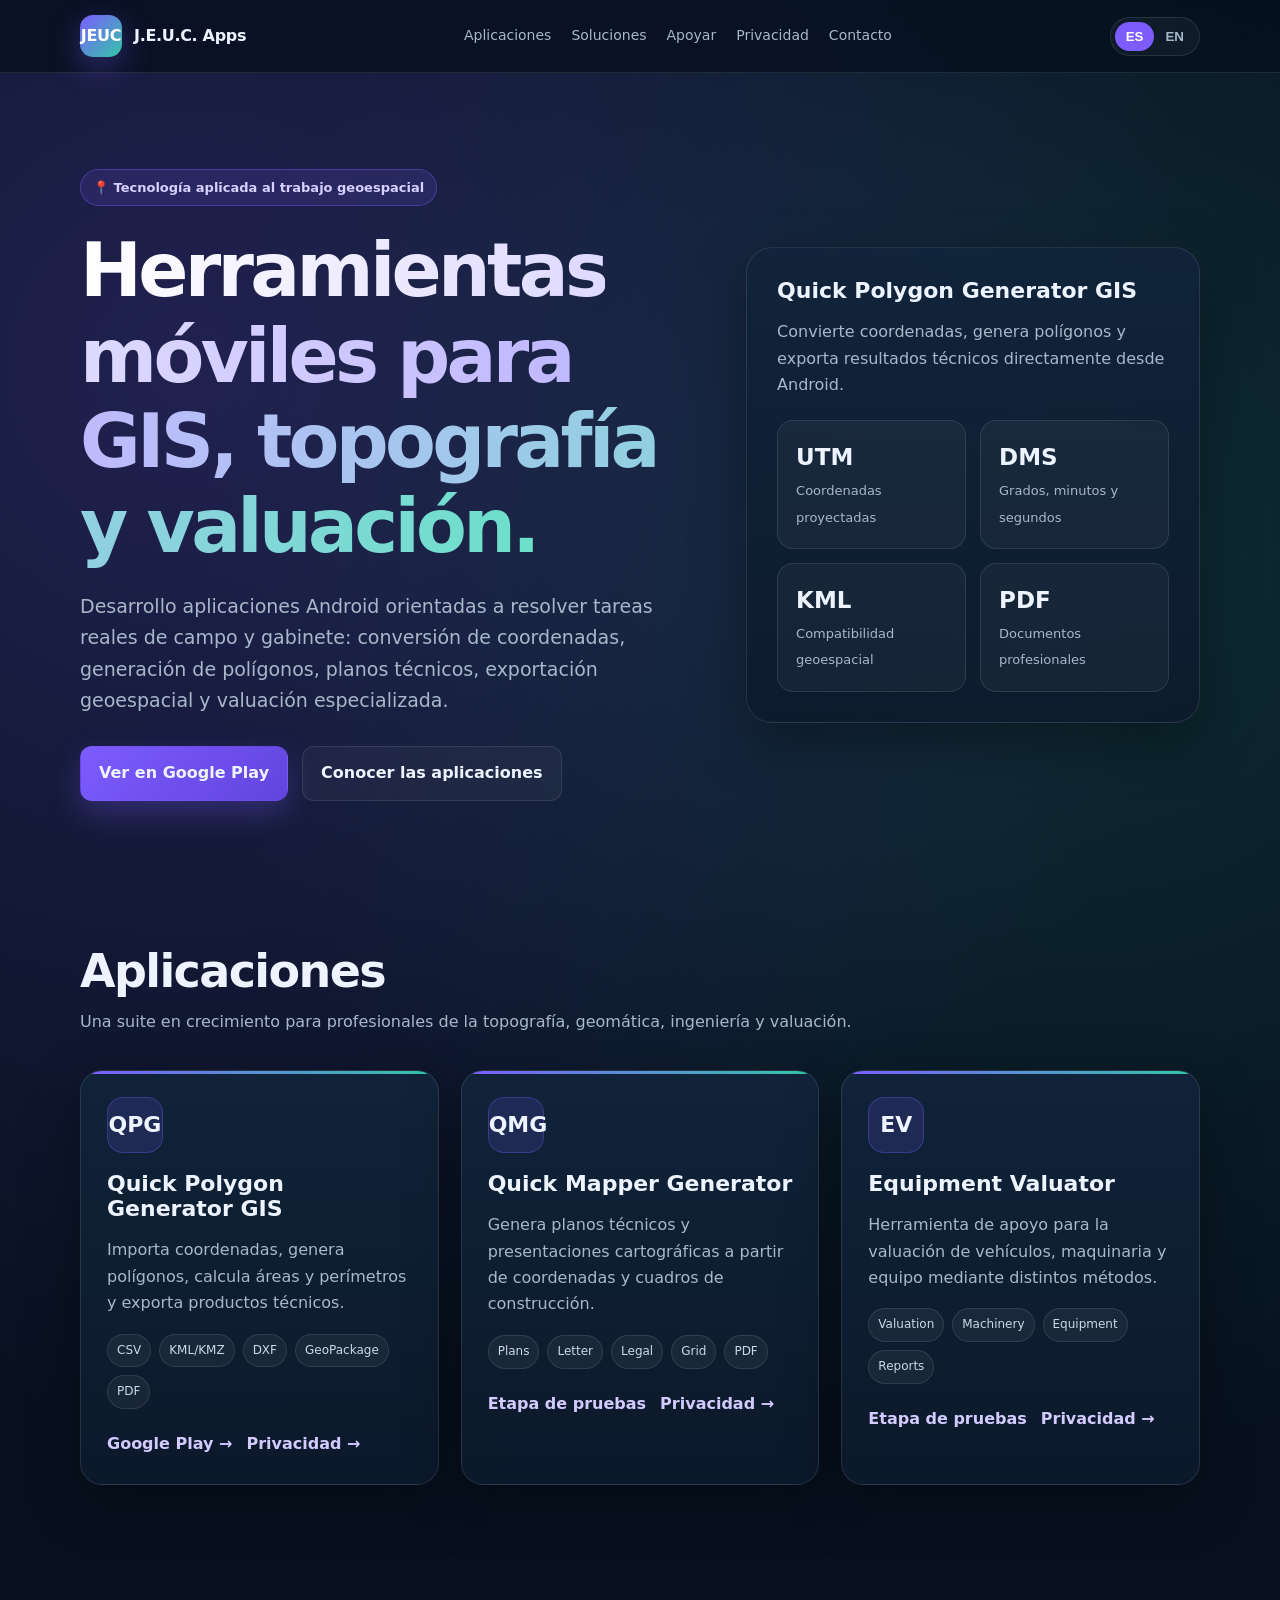
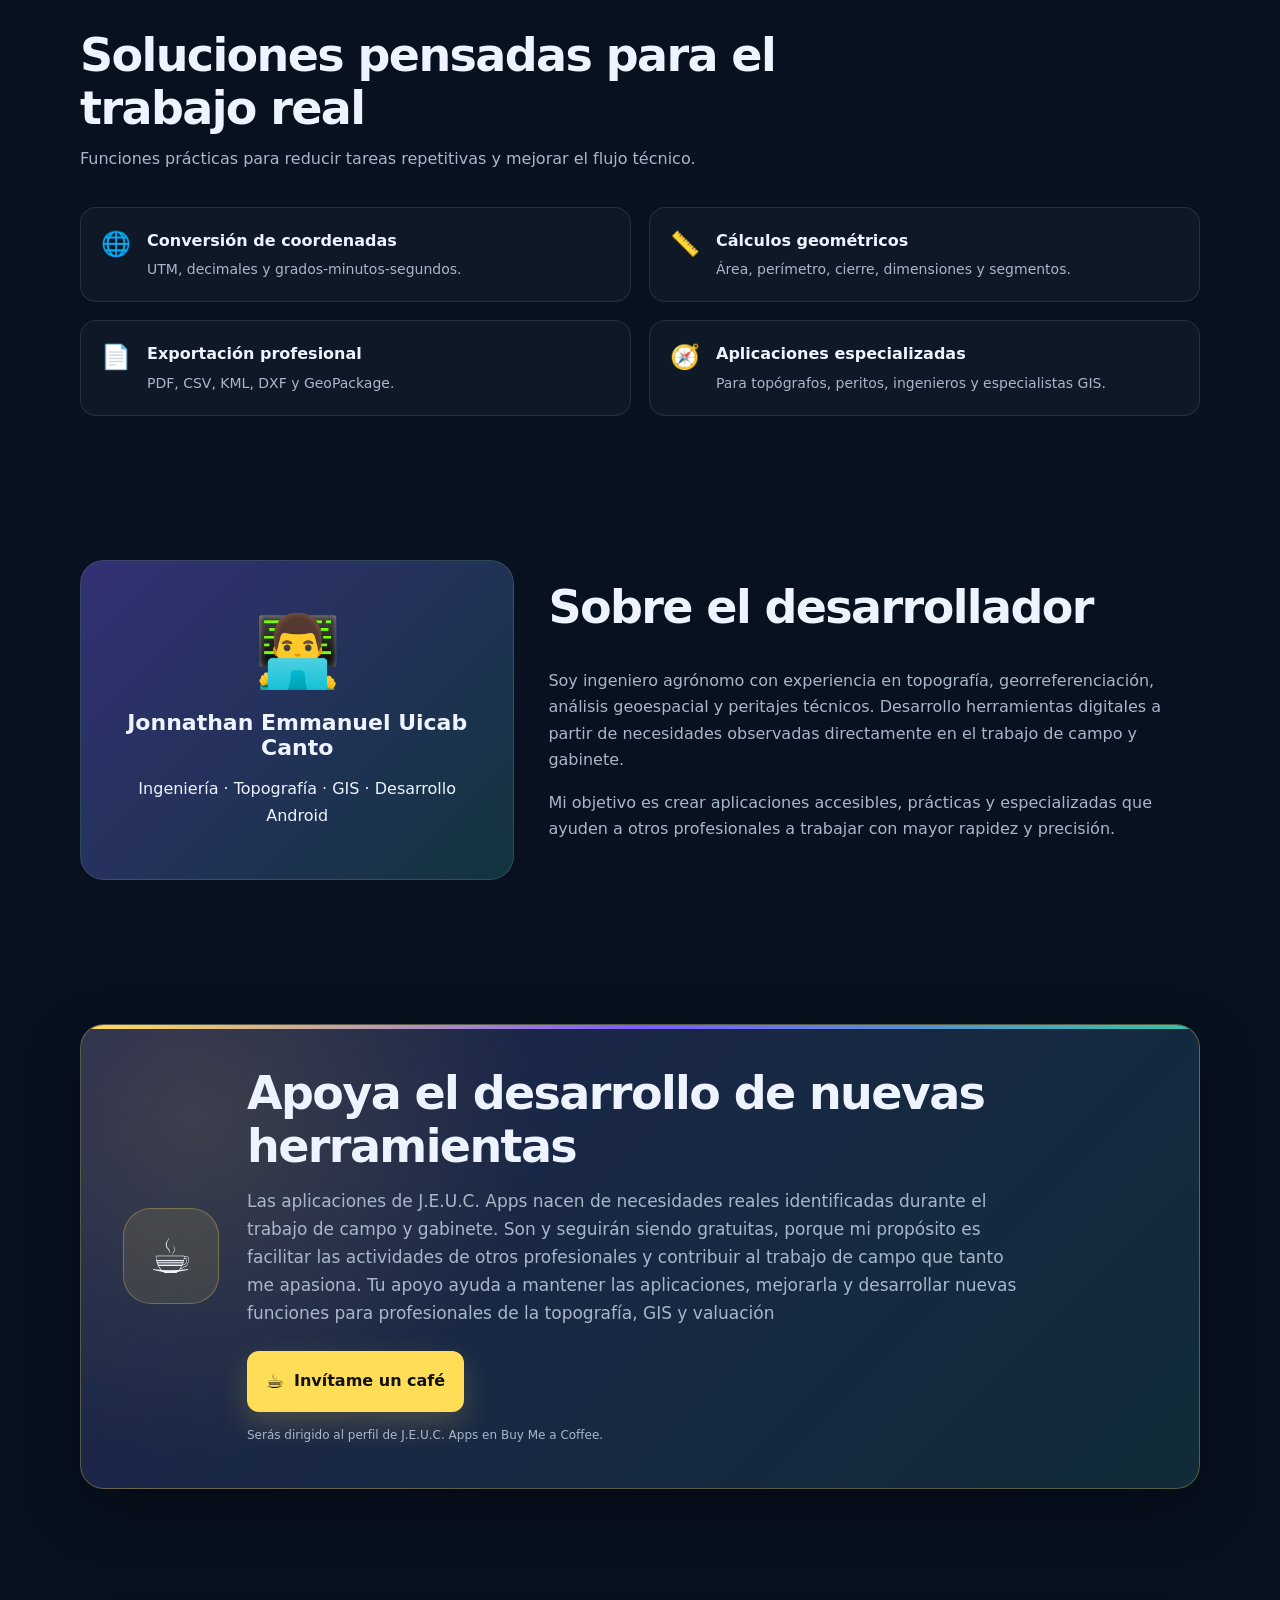
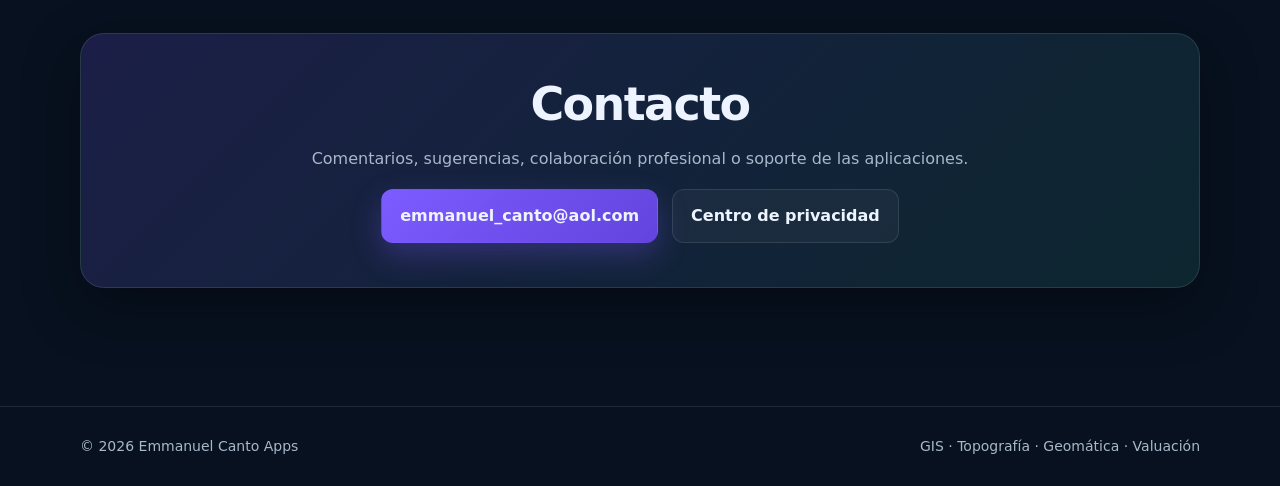
==== commit 3774db91: "Update index.html" ====
--- a/index.html
+++ b/index.html
@@ -792,16 +792,20 @@
 
             <p data-lang="es">
               Las aplicaciones de J.E.U.C. Apps nacen de necesidades reales
-              observadas en el trabajo de campo y gabinete. Tu apoyo
-              contribuye al mantenimiento, mejora y desarrollo de nuevas
-              funciones para profesionales de la topografía, GIS y valuación.
+              identificadas durante el trabajo de campo y gabinete. Son y seguirán
+              siendo gratuitas, porque mi propósito es facilitar las actividades de 
+              otros profesionales y contribuir al trabajo de campo que tanto me
+              apasiona. Tu apoyo ayuda a mantener las aplicaciones, mejorarla y 
+              desarrollar nuevas funciones para profesionales de la topografía,
+              GIS y valuación
             </p>
 
             <p data-lang="en">
-              J.E.U.C. Apps are created from real needs observed in field
-              and office work. Your support contributes to the maintenance,
-              improvement and development of new features for surveying,
-              GIS and valuation professionals.
+              J.E.U.C. Apps are created from real needs identified during in field and
+              office work. They are and will remain free, because my goal is to make
+              professional tasks easies and contribute to the fieldwork I am passionate
+              about. Your support helps to maintain and improve the applications and
+              develop new features for surveying, GIS and valuation professionals.
             </p>
 
             <a
--- a/styles.css
+++ b/styles.css
@@ -6,6 +6,7 @@
   --muted: #a8b8ca;
   --primary: #7c5cff;
   --primary-2: #33c6a6;
+  --coffee: #ffdd57;
   --border: rgba(255, 255, 255, 0.10);
   --shadow: 0 20px 55px rgba(0, 0, 0, 0.34);
   --max: 1120px;
@@ -26,6 +27,7 @@
 
 body {
   margin: 0;
+
   font-family:
     Inter,
     system-ui,
@@ -69,7 +71,36 @@
 
 
 /* =========================================================
-   ENCABEZADO Y NAVEGACIÓN
+   CONTROL DE IDIOMAS
+   ========================================================= */
+
+[data-lang] {
+  display: none !important;
+}
+
+body.lang-es [data-lang="es"],
+body.lang-en [data-lang="en"] {
+  display: revert !important;
+}
+
+body.lang-es span[data-lang="es"],
+body.lang-en span[data-lang="en"] {
+  display: inline !important;
+}
+
+body.lang-es .feature-language[data-lang="es"],
+body.lang-en .feature-language[data-lang="en"] {
+  display: block !important;
+}
+
+body.lang-es .support-content small[data-lang="es"],
+body.lang-en .support-content small[data-lang="en"] {
+  display: block !important;
+}
+
+
+/* =========================================================
+   ENCABEZADO
    ========================================================= */
 
 .site-header {
@@ -80,6 +111,7 @@
   border-bottom: 1px solid var(--border);
 
   background: rgba(7, 17, 31, 0.82);
+
   backdrop-filter: blur(16px);
   -webkit-backdrop-filter: blur(16px);
 }
@@ -162,13 +194,13 @@
 }
 
 .language-switch button {
+  padding: 7px 11px;
+
   border: 0;
   border-radius: 999px;
 
   background: transparent;
   color: var(--muted);
-
-  padding: 7px 11px;
 
   cursor: pointer;
   font-weight: 700;
@@ -185,66 +217,6 @@
 
 
 /* =========================================================
-   CONTROL DE IDIOMAS
-   ========================================================= */
-
-/*
-  Oculta inicialmente todos los elementos traducibles.
-  !important evita que reglas como ".feature strong"
-  vuelvan a mostrar el idioma incorrecto.
-*/
-
-[data-lang] {
-  display: none !important;
-}
-
-/*
-  Respeta el atributo hidden colocado por JavaScript.
-*/
-
-[hidden] {
-  display: none !important;
-}
-
-/*
-  Muestra únicamente el idioma seleccionado.
-*/
-
-body.lang-es [data-lang="es"],
-body.lang-en [data-lang="en"] {
-  display: revert !important;
-}
-
-/*
-  Los span deben mantenerse en línea.
-*/
-
-body.lang-es span[data-lang="es"],
-body.lang-en span[data-lang="en"] {
-  display: inline !important;
-}
-
-/*
-  Los encabezados strong de las tarjetas deben mostrarse
-  como bloques independientes.
-*/
-
-body.lang-es strong[data-lang="es"],
-body.lang-en strong[data-lang="en"] {
-  display: block !important;
-}
-
-/*
-  Contenedores completos de cada idioma en las tarjetas.
-*/
-
-body.lang-es .feature-language[data-lang="es"],
-body.lang-en .feature-language[data-lang="en"] {
-  display: block !important;
-}
-
-
-/* =========================================================
    HERO
    ========================================================= */
 
@@ -270,8 +242,8 @@
   padding: 7px 12px;
   margin-bottom: 22px;
 
+  border: 1px solid rgba(124, 92, 255, 0.38);
   border-radius: 999px;
-  border: 1px solid rgba(124, 92, 255, 0.38);
 
   background: rgba(124, 92, 255, 0.14);
   color: #d8d0ff;
@@ -362,7 +334,8 @@
 
   transition:
     transform 0.2s ease,
-    border-color 0.2s ease;
+    border-color 0.2s ease,
+    box-shadow 0.2s ease;
 }
 
 .btn:hover {
@@ -425,7 +398,7 @@
 
 
 /* =========================================================
-   ESTADÍSTICAS DEL HERO
+   ESTADÍSTICAS
    ========================================================= */
 
 .stat-grid {
@@ -465,6 +438,10 @@
   padding: 72px 0;
 }
 
+section[id] {
+  scroll-margin-top: 82px;
+}
+
 .section-head {
   max-width: 780px;
   margin-bottom: 34px;
@@ -477,7 +454,7 @@
 
 
 /* =========================================================
-   TARJETAS DE APLICACIONES
+   APLICACIONES
    ========================================================= */
 
 .cards {
@@ -591,7 +568,9 @@
 
 .feature-icon {
   flex: 0 0 auto;
+
   font-size: 24px;
+  line-height: 1.4;
 }
 
 .feature-content {
@@ -603,19 +582,12 @@
   width: 100%;
 }
 
-.feature strong {
-  display: block;
-  margin-bottom: 4px;
-}
-
-.feature span {
-  color: var(--muted);
-  font-size: 14px;
-}
-
 .feature-language strong {
   display: block;
+
   margin-bottom: 4px;
+
+  font-size: 16px;
 }
 
 .feature-language span {
@@ -671,6 +643,120 @@
 
 
 /* =========================================================
+   APOYO Y DONACIONES
+   ========================================================= */
+
+.support-box {
+  position: relative;
+  overflow: hidden;
+
+  display: grid;
+  grid-template-columns: auto 1fr;
+  align-items: center;
+
+  gap: 28px;
+
+  padding: 42px;
+
+  border: 1px solid rgba(255, 221, 87, 0.28);
+  border-radius: 24px;
+
+  background:
+    radial-gradient(
+      circle at 10% 20%,
+      rgba(255, 221, 87, 0.14),
+      transparent 32%
+    ),
+    linear-gradient(
+      135deg,
+      rgba(124, 92, 255, 0.16),
+      rgba(51, 198, 166, 0.10)
+    ),
+    var(--surface);
+
+  box-shadow: var(--shadow);
+}
+
+.support-box::before {
+  content: "";
+
+  position: absolute;
+  inset: 0 0 auto 0;
+
+  height: 4px;
+
+  background:
+    linear-gradient(
+      90deg,
+      var(--coffee),
+      var(--primary),
+      var(--primary-2)
+    );
+}
+
+.support-icon {
+  width: 96px;
+  height: 96px;
+
+  display: grid;
+  place-items: center;
+
+  border: 1px solid rgba(255, 221, 87, 0.28);
+  border-radius: 28px;
+
+  background: rgba(255, 221, 87, 0.10);
+
+  font-size: 48px;
+  line-height: 1;
+}
+
+.support-content {
+  min-width: 0;
+}
+
+.support-content h2 {
+  margin-bottom: 14px;
+}
+
+.support-content p {
+  max-width: 780px;
+
+  margin: 0 0 24px;
+
+  color: var(--muted);
+  font-size: 17px;
+}
+
+.support-button {
+  border-color: transparent;
+
+  background: var(--coffee);
+  color: #111111;
+
+  box-shadow:
+    0 12px 30px rgba(255, 221, 87, 0.20);
+}
+
+.support-button:hover {
+  border-color: transparent;
+
+  box-shadow:
+    0 16px 34px rgba(255, 221, 87, 0.28);
+}
+
+.coffee-symbol {
+  font-size: 20px;
+}
+
+.support-content small {
+  margin-top: 14px;
+
+  color: var(--muted);
+  font-size: 12px;
+}
+
+
+/* =========================================================
    CONTACTO
    ========================================================= */
 
@@ -689,6 +775,10 @@
   text-align: center;
 }
 
+.contact-box p {
+  color: var(--muted);
+}
+
 
 /* =========================================================
    PRIVACIDAD
@@ -829,36 +919,33 @@
   .policy-card {
     padding: 22px;
   }
-}
-/* Ocultar español cuando está seleccionado inglés */
-body.lang-en #solutions [data-lang="es"] {
-  display: none !important;
-}
-
-/* Ocultar inglés cuando está seleccionado español */
-body.lang-es #solutions [data-lang="en"] {
-  display: none !important;
-}
-
-/* Mostrar encabezados del idioma seleccionado */
-body.lang-en #solutions strong[data-lang="en"],
-body.lang-es #solutions strong[data-lang="es"] {
-  display: block !important;
-}
-
-/* Mostrar descripciones del idioma seleccionado */
-body.lang-en #solutions span[data-lang="en"],
-body.lang-es #solutions span[data-lang="es"] {
-  display: block !important;
-}
-
-/* Compatibilidad con la estructura feature-language */
-body.lang-en #solutions .feature-language[data-lang="en"],
-body.lang-es #solutions .feature-language[data-lang="es"] {
-  display: block !important;
-}
-
-body.lang-en #solutions .feature-language[data-lang="es"],
-body.lang-es #solutions .feature-language[data-lang="en"] {
-  display: none !important;
-}
+
+  .support-box {
+    grid-template-columns: 1fr;
+
+    padding: 30px 22px;
+
+    text-align: center;
+  }
+
+  .support-icon {
+    width: 82px;
+    height: 82px;
+
+    margin: 0 auto;
+
+    font-size: 40px;
+  }
+
+  .support-content p {
+    font-size: 16px;
+  }
+
+  .support-button {
+    width: 100%;
+  }
+
+  .support-content small {
+    text-align: center;
+  }
+}
